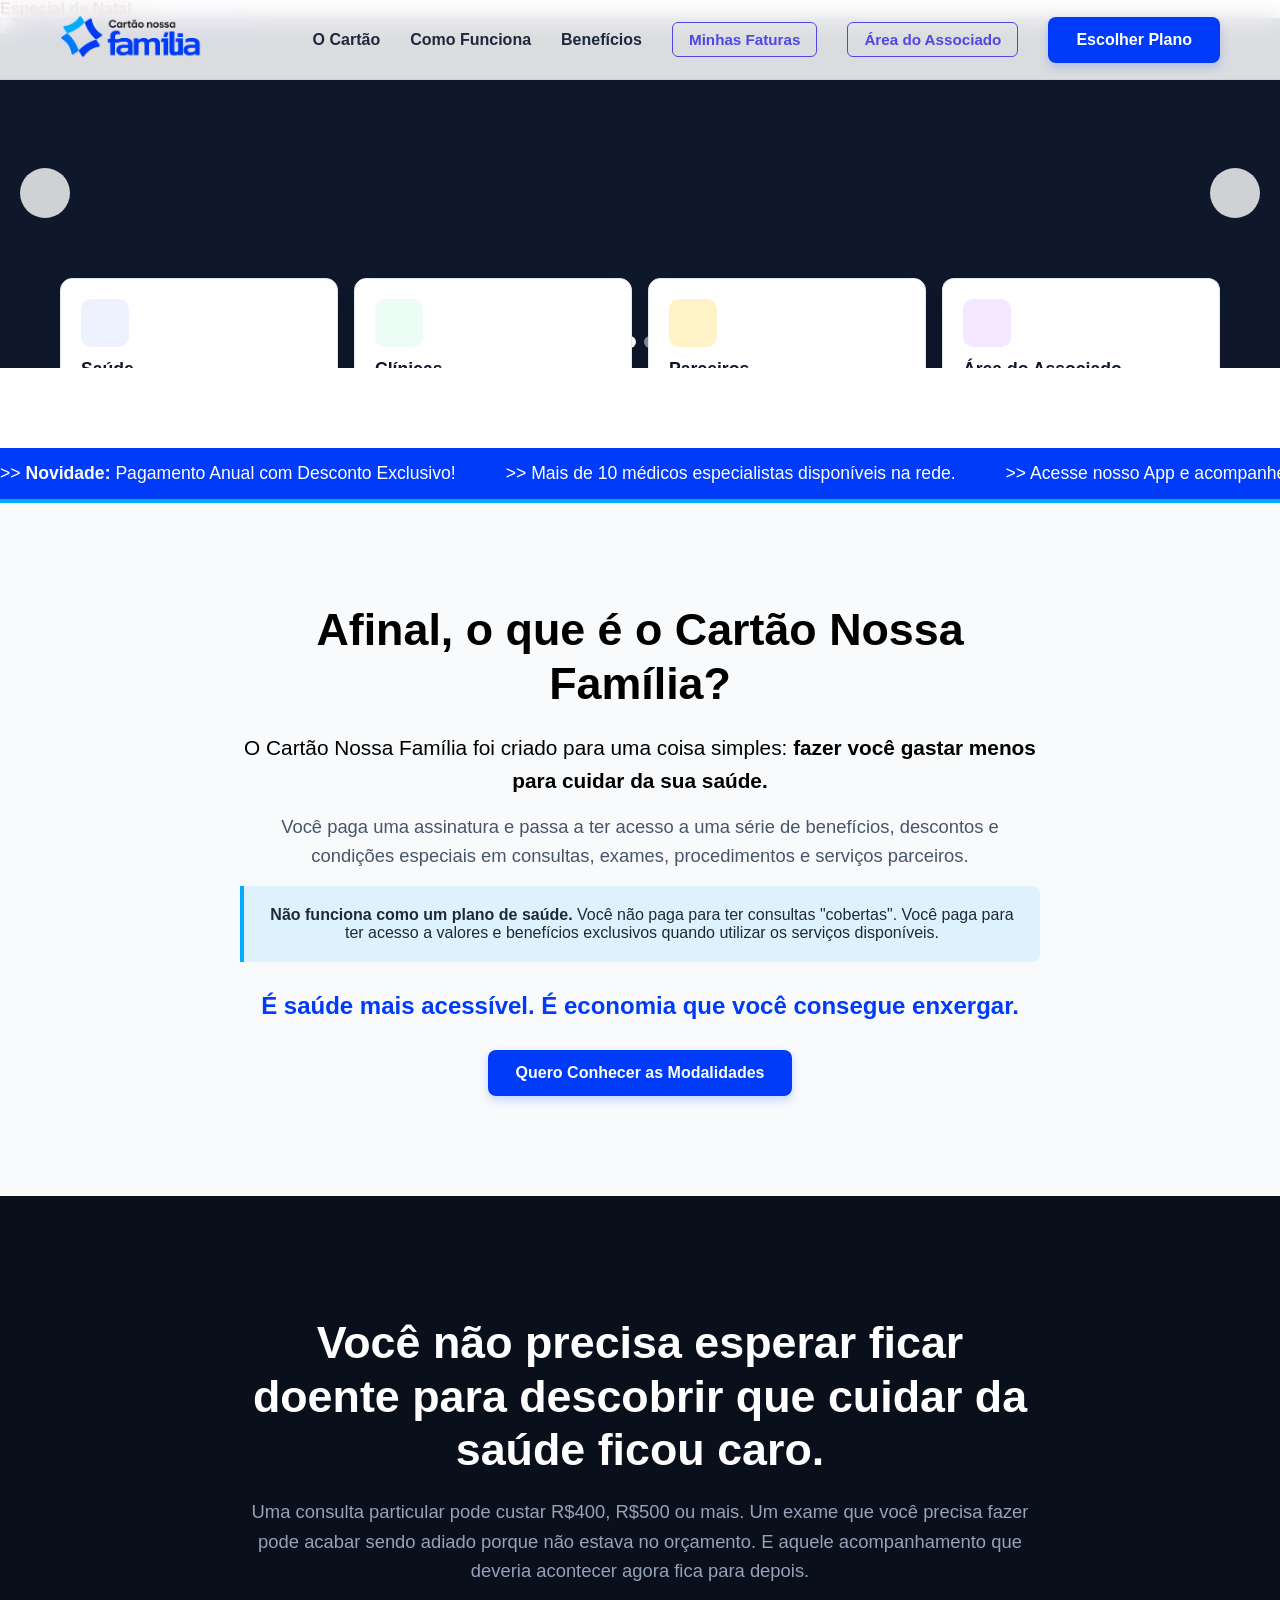
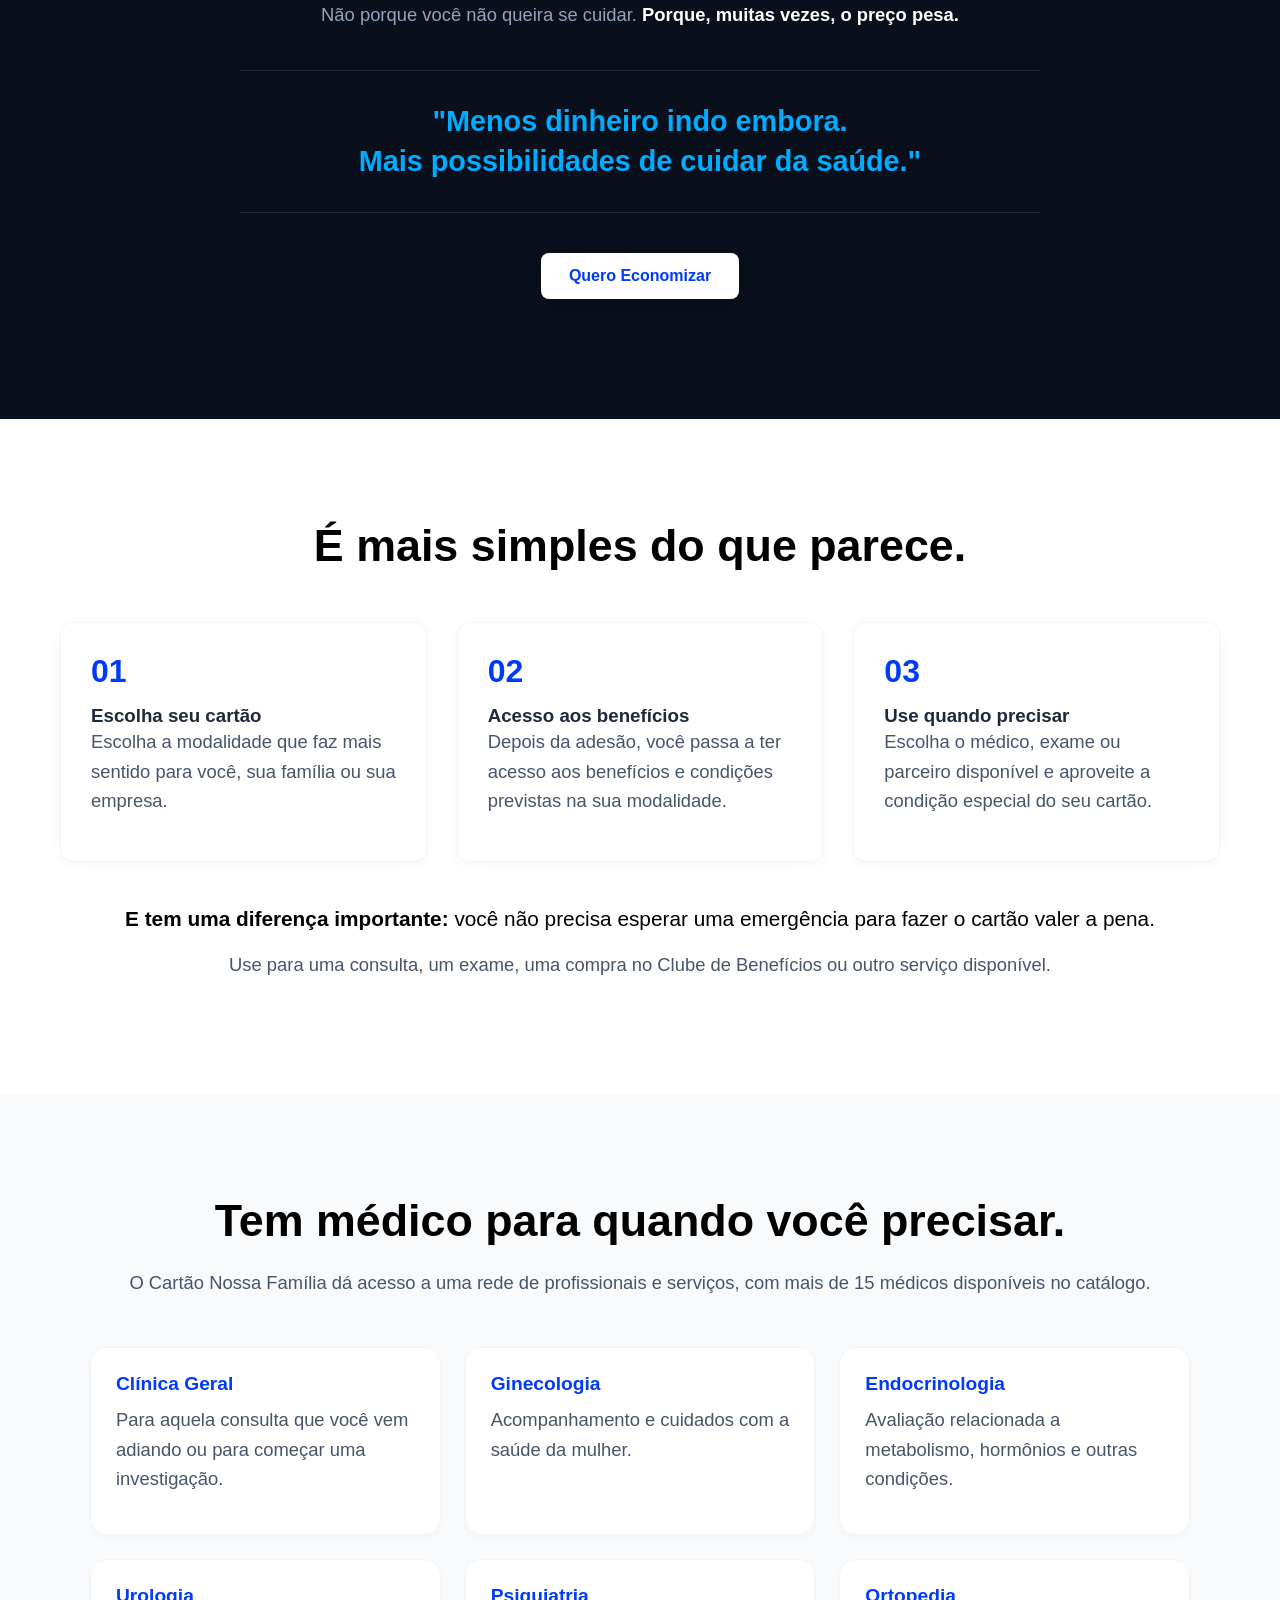
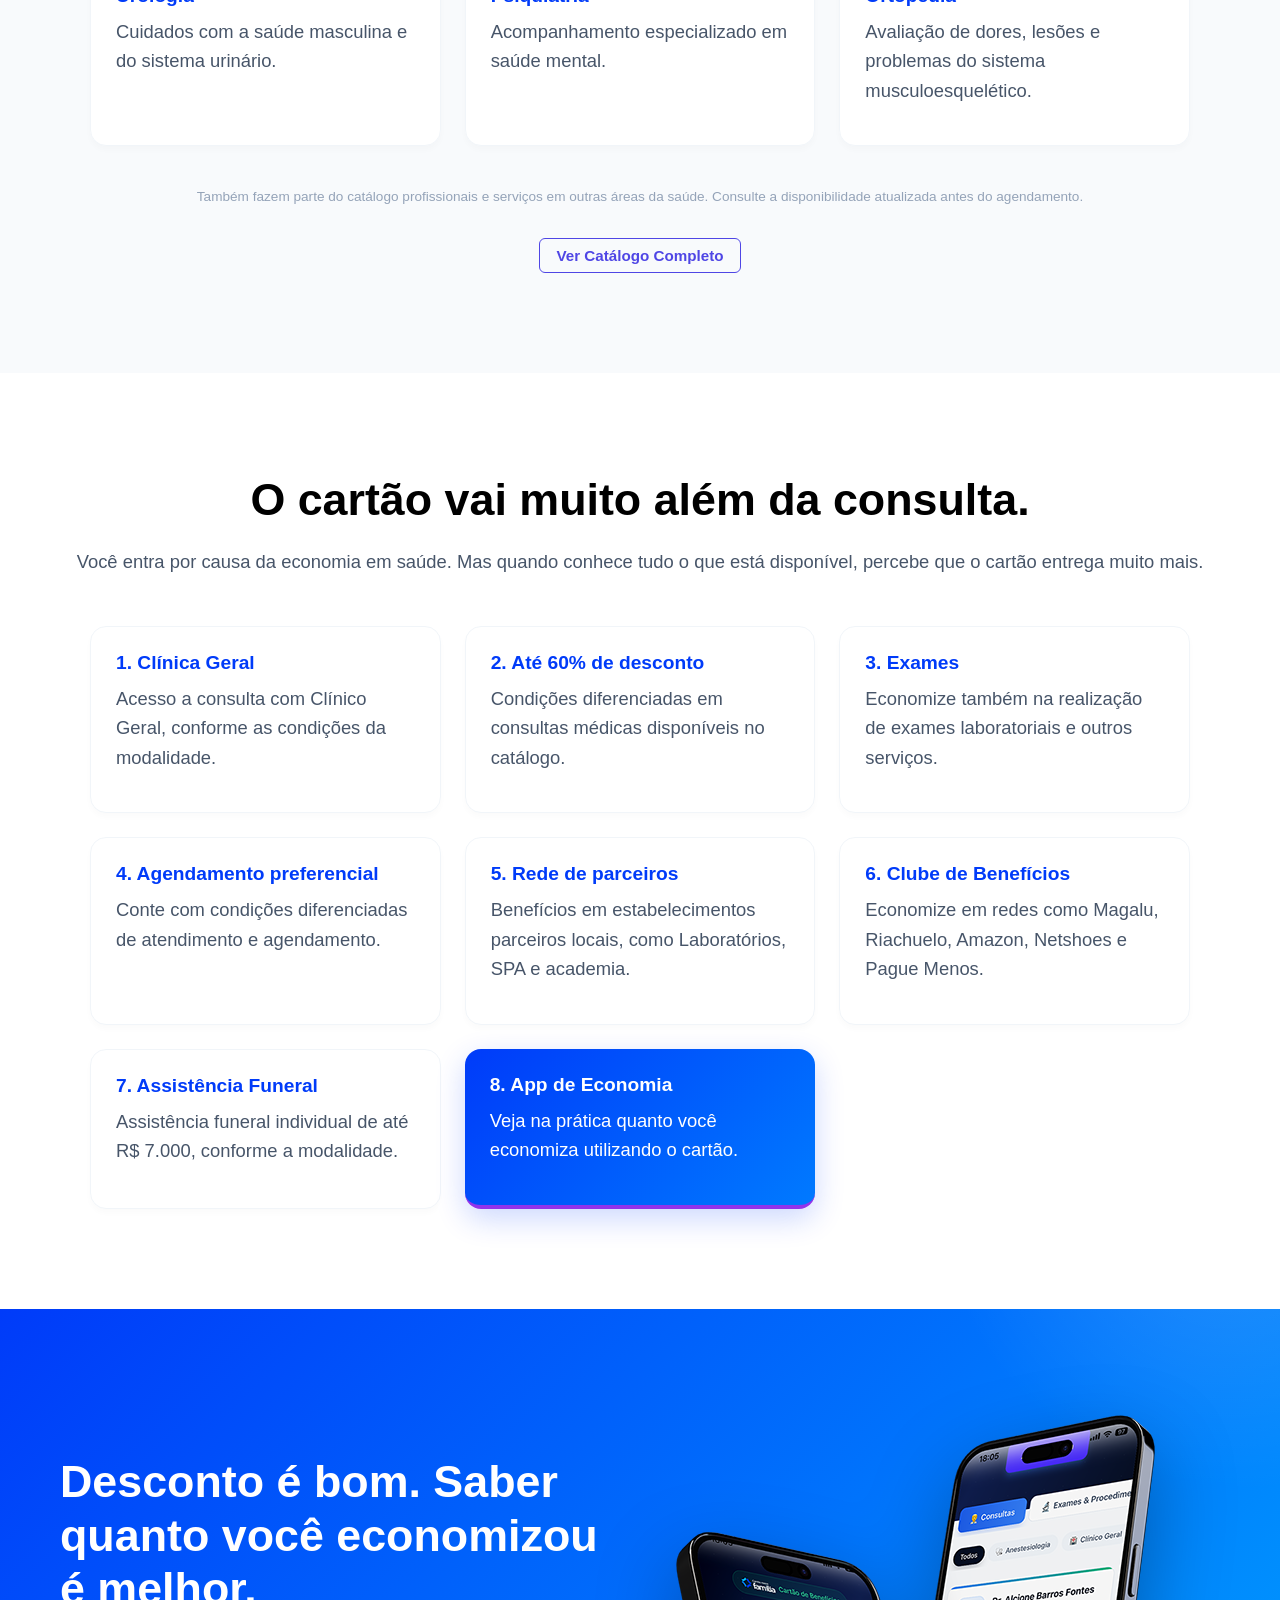
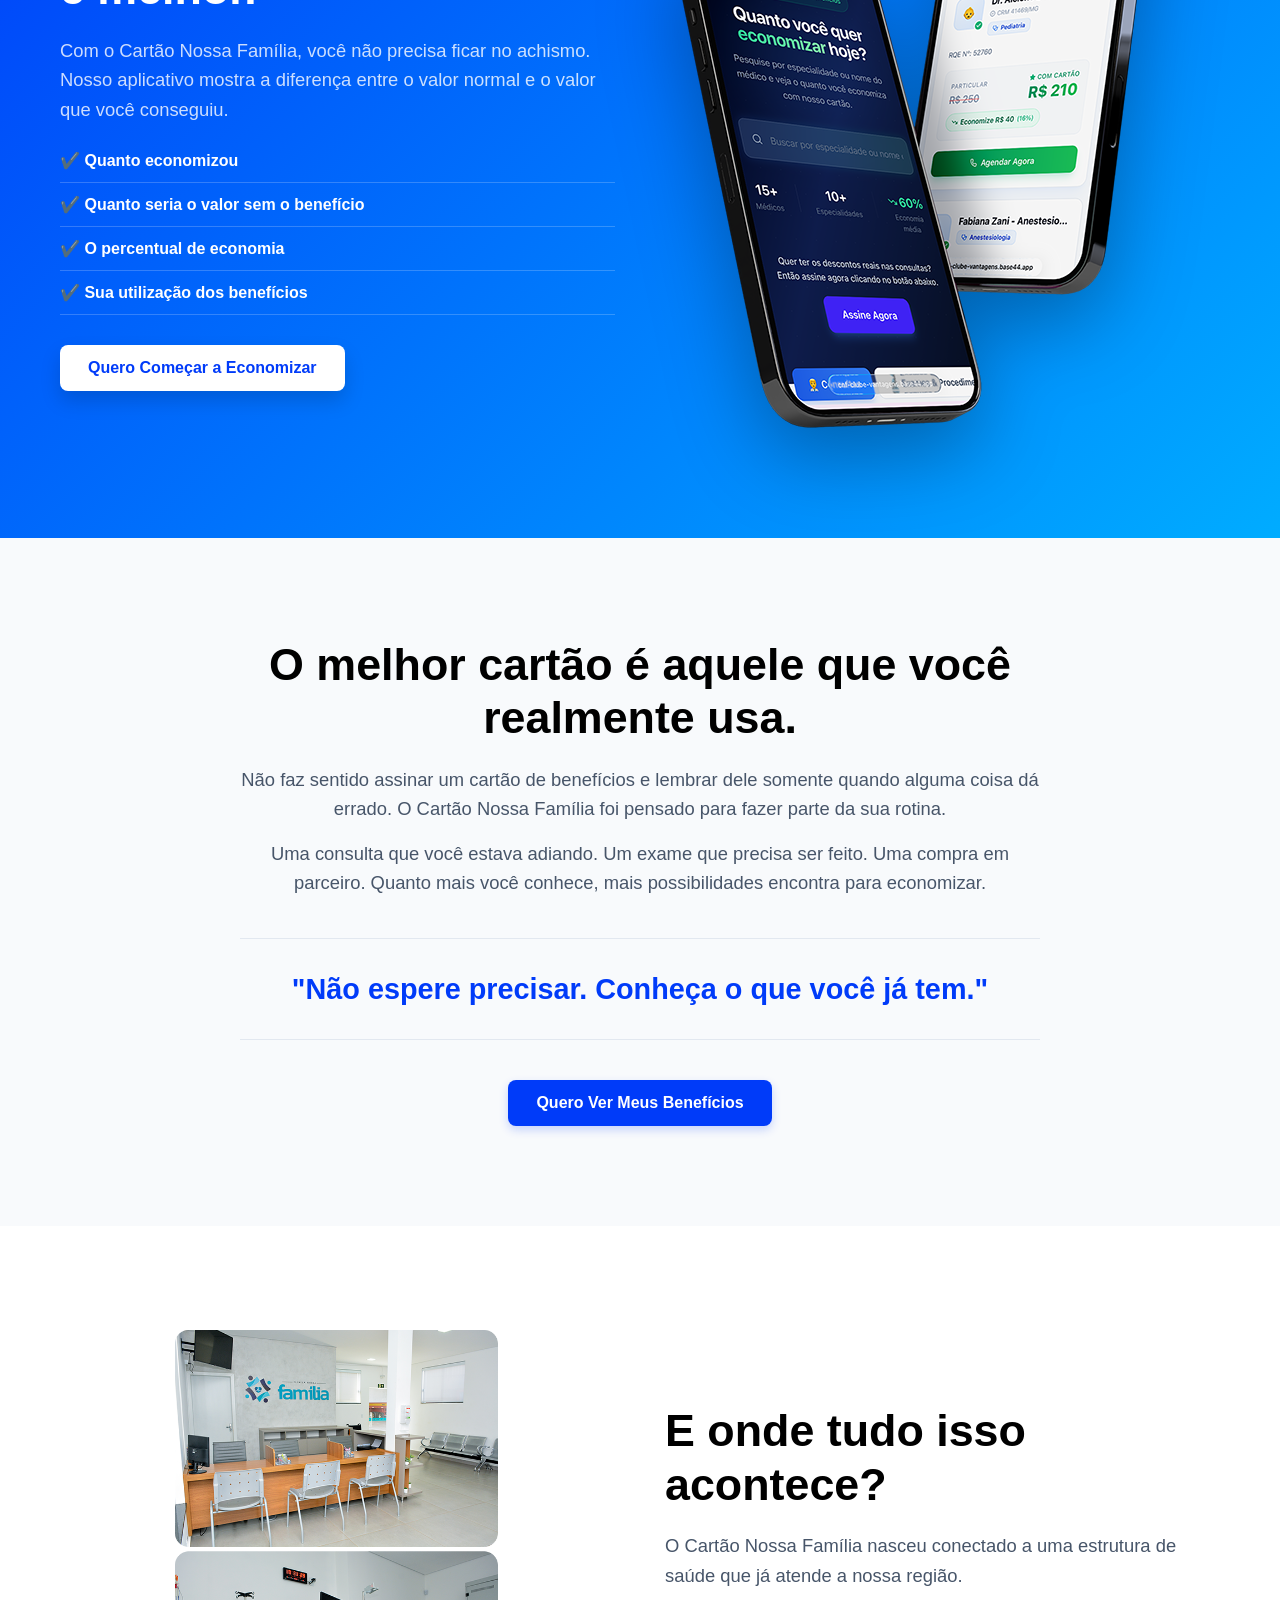
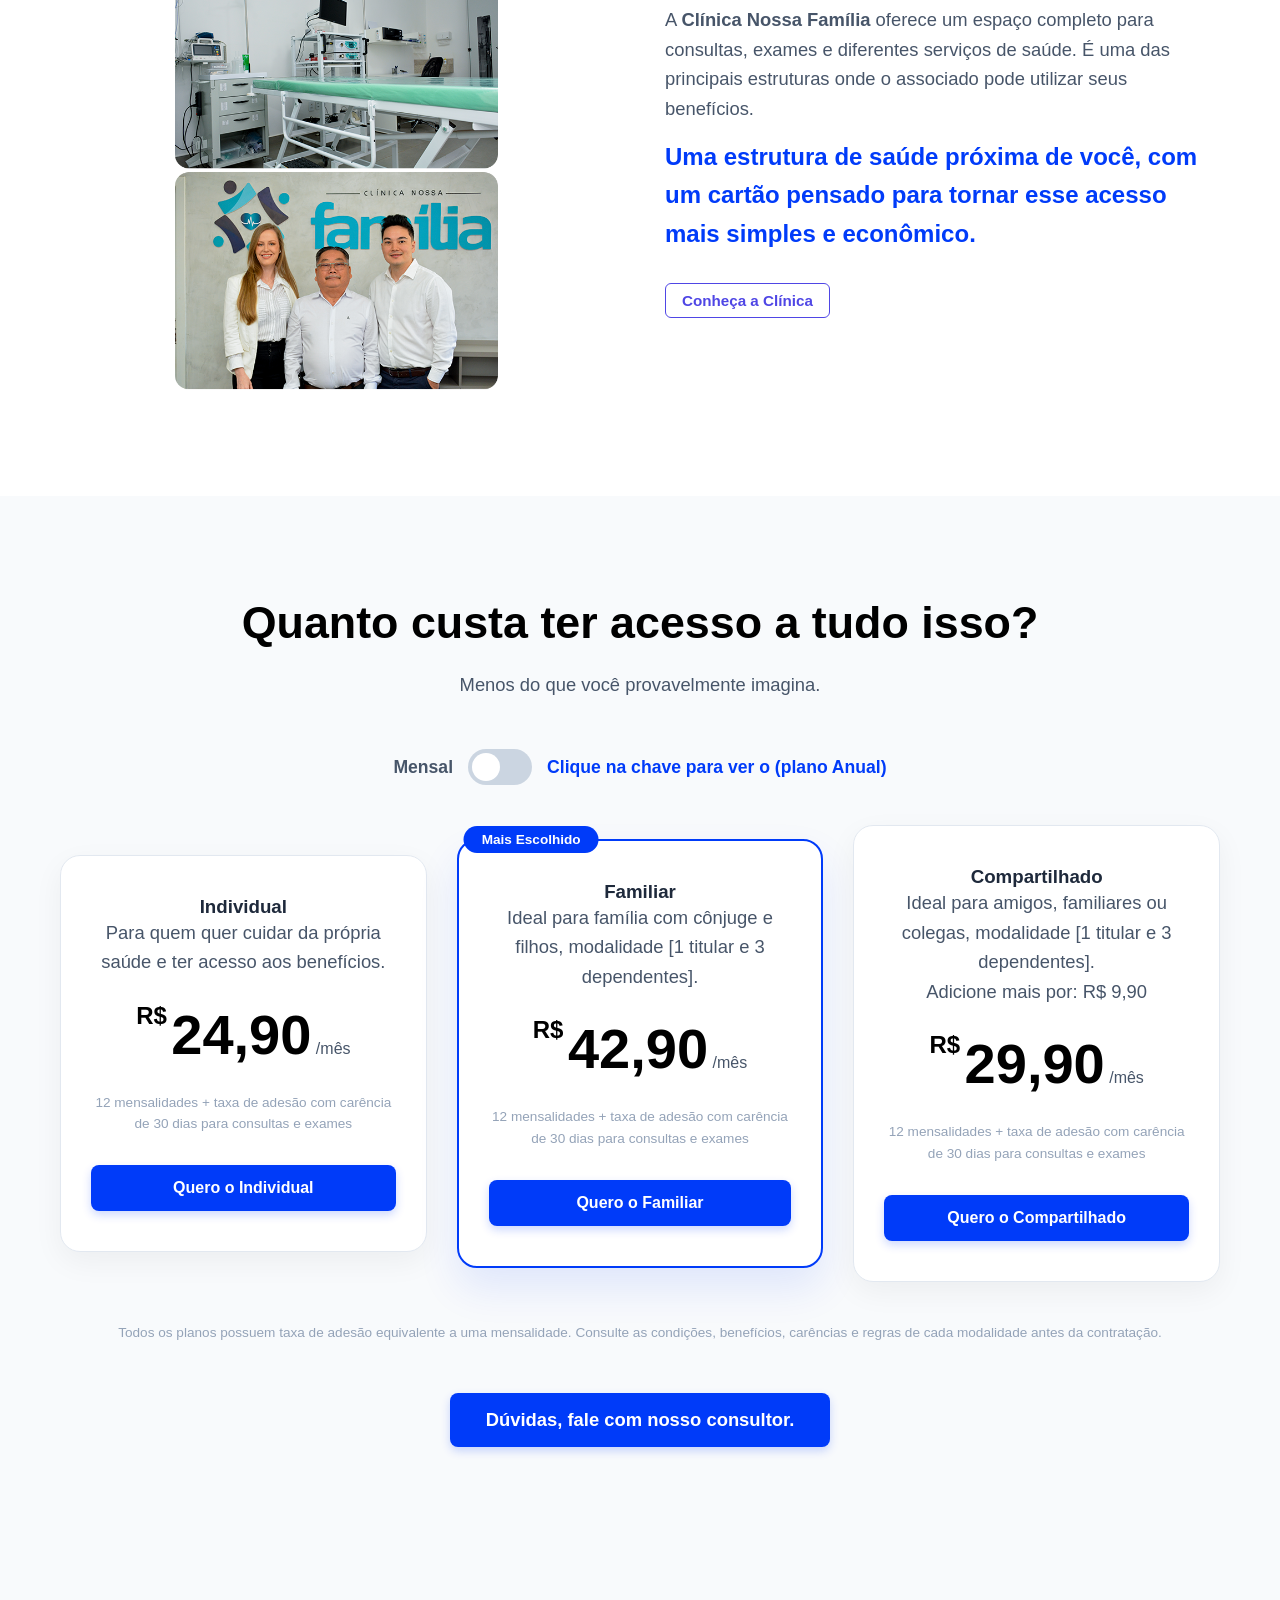
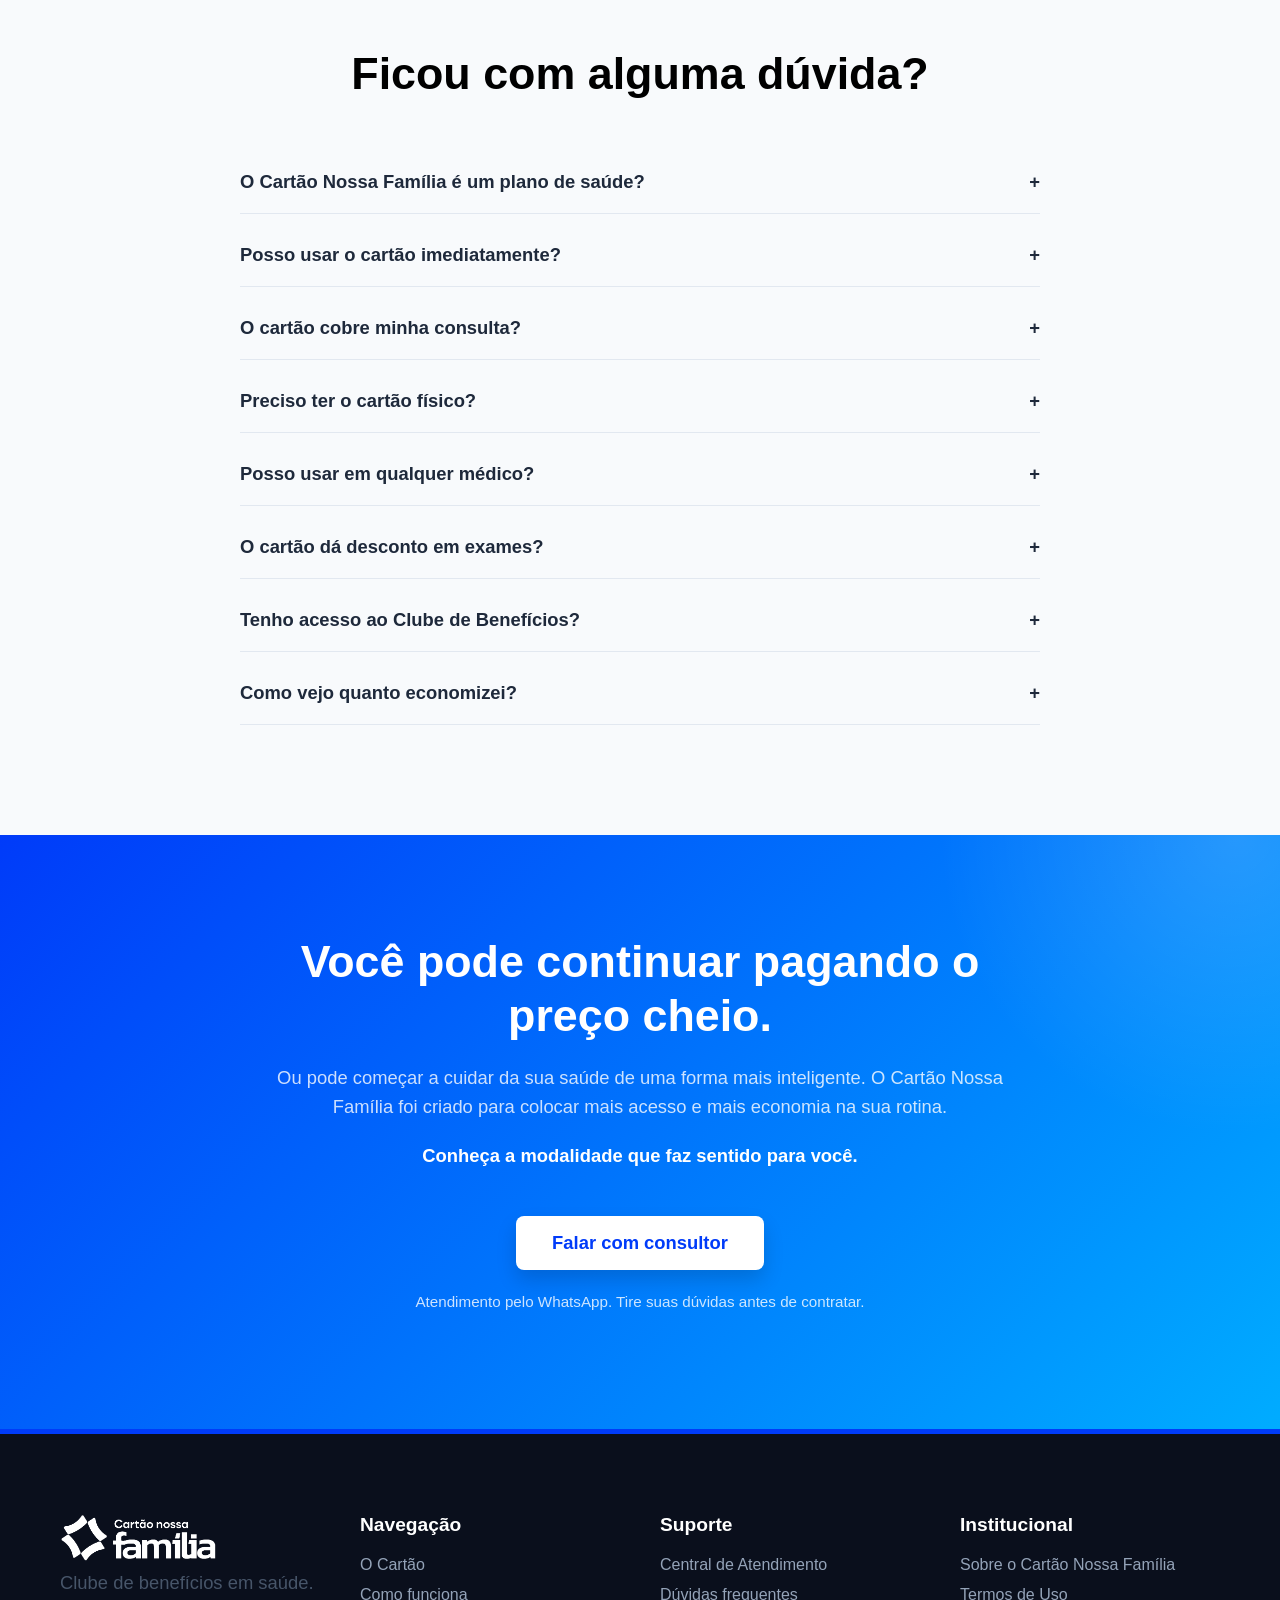
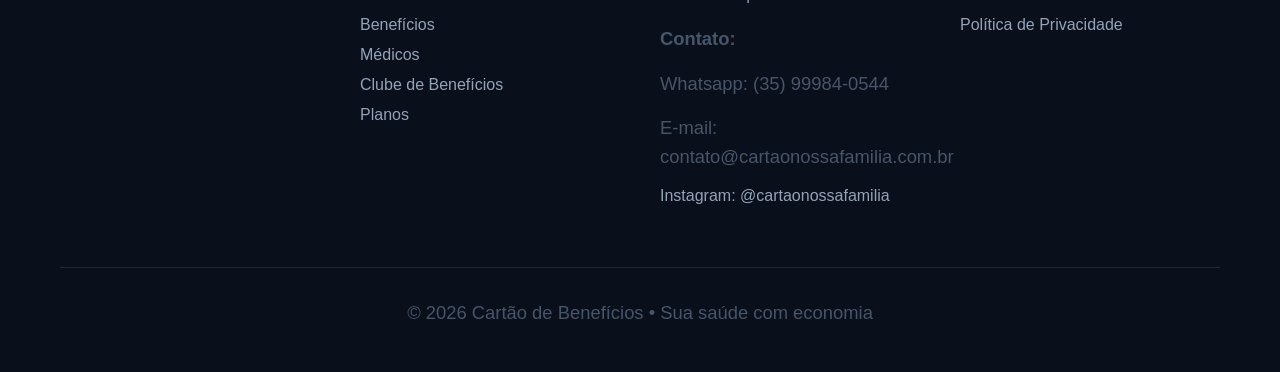
==== index.html @ 83ebe175 "Primeiro commit - Layout da home" ====
<!doctype html>
<html lang="pt-BR">
  <head>
    <meta charset="UTF-8" />
    <meta name="viewport" content="width=device-width, initial-scale=1.0" />
    <title>
      Cartão Nossa Família | Clube de Benefícios em Saúde e Economia
    </title>

    <link rel="icon" href="./assets/images/favicon.png" type="image/png" />
    <link href="https://unpkg.com/aos@2.3.1/dist/aos.css" rel="stylesheet" />
    <link rel="stylesheet" href="style.css?v=2" />
    <a href="/natal" class="nav-link" style="color: #630b0b; font-weight: bold"
      >Especial de Natal</a
    >
  </head>
  <body>
    <!-- HEADER -->
    <header class="header">
      <div class="container header-container">
        <!-- Logo -->
        <a href="/natal" class="logo">
          <img src="./assets/images/logo.png" alt="Logo Cartão Nossa Família" />
        </a>

        <!-- Menu de Navegação -->
        <nav class="nav-menu" id="nav-menu">
          <!-- Links de Seção -->
          <a href="#o-que-e" class="nav-link">O Cartão</a>
          <a href="#como-funciona" class="nav-link">Como Funciona</a>
          <a href="#beneficios" class="nav-link">Benefícios</a>

          <!-- Novos Botões de Acesso (Secundários) -->
          <a
            href="https://cartaonossafamilia.tenex.com.br/area-cliente/login/"
            class="btn-outline"
            >Minhas Faturas</a
          >
          <a href="/catalogo/catalogo.html" class="btn-outline"
            >Área do Associado</a
          >

          <!-- Botão Principal de Venda -->
          <a href="#planos" class="btn-primary">Escolher Plano</a>
        </nav>

        <!-- Botão Mobile (Hambúrguer) -->
        <button class="menu-toggle" id="menu-toggle">☰</button>
      </div>
    </header>

    <!-- SECÇÃO HERO PRINCIPAL -->
    <section class="hero-oficial">
      <!-- 1. Carrossel de Banners (Largo e mais curto) -->
      <div class="hero-carousel">
        <div class="carousel-track">
          <!-- Banner 1 -->
          <div class="slide">
            <a
              href="/natal/"
              target="_blank"
              rel="noopener"
              style="display: block"
            >
              <picture>
                <source
                  media="(max-width: 768px)"
                  srcset="assets/images/banner-mobile-1.jpg"
                />
                <img
                  src="assets/images/banner-desktop-1.jpg"
                  alt="Especial de Natal - Ação Premiada"
                />
              </picture>
            </a>
          </div>
          <!-- Banner 2 -->
          <div class="slide">
    <a href="/natal/" target="_blank" rel="noopener" style="display: block;">
        <picture>
            <source media="(max-width: 768px)" srcset="assets/images/banner-mobile-1.jpg">
            <img src="assets/images/banner-desktop-1.jpg" alt="Especial de Natal - Ação Premiada">
        </picture>
    </a>
</div>

        <!-- Controlos do Carrossel -->
        <button class="carousel-btn btn-prev">
          <i class="ph ph-caret-left"></i>
        </button>
        <button class="carousel-btn btn-next">
          <i class="ph ph-caret-right"></i>
        </button>

        <div class="carousel-dots">
          <span class="dot active"></span>
          <span class="dot"></span>
        </div>
      </div>

      <!-- 2. Cards de Acesso Rápido (Sobrepondo o banner) -->
      <div class="hero-quick-cards">
        <div class="container quick-cards-grid">
          <a href="paginas/beneficios.html#saude" class="quick-card">
            <div class="quick-card-icon icon-consultas">
              <i class="ph ph-stethoscope"></i>
            </div>
            <div class="quick-card-content">
              <h3>Saúde</h3>
              <p>Consultas e exames com valores reduzidos.</p>
            </div>
          </a>

          <a href="#clinicas" class="quick-card">
            <div class="quick-card-icon icon-clinicas">
              <i class="ph ph-first-aid"></i>
            </div>
            <div class="quick-card-content">
              <h3>Clínicas</h3>
              <p>Encontre a unidade mais próxima.</p>
            </div>
          </a>

          <a href="paginas/beneficios.html#parceiros" class="quick-card">
            <div class="quick-card-icon icon-parceiros">
              <i class="ph ph-shopping-bag"></i>
            </div>
            <div class="quick-card-content">
              <h3>Parceiros</h3>
              <p>Descontos no comércio local.</p>
            </div>
          </a>

          <a href="/portal/" class="quick-card highlight-card">
            <div class="quick-card-icon icon-app">
              <i class="ph ph-device-mobile"></i>
            </div>
            <div class="quick-card-content">
              <h3>Área do Associado</h3>
              <p>Acesse sua carteirinha digital.</p>
            </div>
          </a>
        </div>
      </div>
    </section>

    <!-- BANNER DE NOTÍCIAS DESLIZANTE (SLIDE) -->
    <div class="news-banner">
      <div class="news-track">
        <!-- Itens do Banner -->
        <div class="news-item">
          >> <strong>Novidade:</strong> Pagamento Anual com Desconto Exclusivo!
        </div>
        <div class="news-item">
          >> Mais de 10 médicos especialistas disponíveis na rede.
        </div>
        <div class="news-item">
          >> Acesse nosso App e acompanhe sua economia em tempo real!
        </div>
        <div class="news-item">
          >> Clube de benefícios com descontos em grandes Marcas .
        </div>

        <!-- Itens duplicados para criar o efeito de slide infinito sem quebras -->
        <div class="news-item">
          >> <strong>Novidade:</strong> Pagamento Anual com Desconto Exclusivo!
        </div>
        <div class="news-item">
          >> Mais de 10 médicos especialistas disponíveis na rede.
        </div>
        <div class="news-item">
          >> Acesse nosso App e acompanhe sua economia em tempo real!
        </div>
        <div class="news-item">
          >> Clube de benefícios com descontos em grandes Marcas .
        </div>
      </div>
    </div>

    <!-- 02. O QUE É O CARTÃO -->
    <section id="o-que-e" class="section-light">
      <div class="container" data-aos="fade-up">
        <div class="content-center max-800">
          <h2>Afinal, o que é o Cartão Nossa Família?</h2>
          <p class="lead-text">
            O Cartão Nossa Família foi criado para uma coisa simples:
            <strong>fazer você gastar menos para cuidar da sua saúde.</strong>
          </p>
          <p>
            Você paga uma assinatura e passa a ter acesso a uma série de
            benefícios, descontos e condições especiais em consultas, exames,
            procedimentos e serviços parceiros.
          </p>

          <div class="alert-box mb-30">
            <strong>Não funciona como um plano de saúde.</strong> Você não paga
            para ter consultas "cobertas". Você paga para ter acesso a valores e
            benefícios exclusivos quando utilizar os serviços disponíveis.
          </div>

          <h3 class="highlight-text mb-30">
            É saúde mais acessível. É economia que você consegue enxergar.
          </h3>
          <a href="#planos" class="btn-primary"
            >Quero Conhecer as Modalidades</a
          >
        </div>
      </div>
    </section>

    <!-- 03. O PROBLEMA QUE RESOLVE (DARK MODE) -->
    <section class="section-dark">
      <div class="container" data-aos="fade-up">
        <div class="content-center max-800">
          <h2>
            Você não precisa esperar ficar doente para descobrir que cuidar da
            saúde ficou caro.
          </h2>
          <p>
            Uma consulta particular pode custar R$400, R$500 ou mais. Um exame
            que você precisa fazer pode acabar sendo adiado porque não estava no
            orçamento. E aquele acompanhamento que deveria acontecer agora fica
            para depois.
          </p>
          <p>
            Não porque você não queira se cuidar.
            <strong class="text-white"
              >Porque, muitas vezes, o preço pesa.</strong
            >
          </p>
          <!-- <p>Foi pensando nisso que o Cartão Nossa Família nasceu. Para colocar mais possibilidades de cuidado dentro do orçamento.</p> -->

          <div class="big-quote dark-quote my-40">
            "Menos dinheiro indo embora.<br />Mais possibilidades de cuidar da
            saúde."
          </div>
          <a href="#planos" class="btn-light">Quero Economizar</a>
        </div>
      </div>
    </section>

    <!-- 04. COMO FUNCIONA -->
    <section id="como-funciona" class="section-white">
      <div class="container">
        <div class="section-header" data-aos="fade-up">
          <h2>É mais simples do que parece.</h2>
        </div>
        <div class="passos-grid" data-aos="fade-up" data-aos-delay="100">
          <div class="passo-card">
            <div class="passo-icon">01</div>
            <h3>Escolha seu cartão</h3>
            <p>
              Escolha a modalidade que faz mais sentido para você, sua família
              ou sua empresa.
            </p>
          </div>
          <div class="passo-card">
            <div class="passo-icon">02</div>
            <h3>Acesso aos benefícios</h3>
            <p>
              Depois da adesão, você passa a ter acesso aos benefícios e
              condições previstas na sua modalidade.
            </p>
          </div>
          <div class="passo-card">
            <div class="passo-icon">03</div>
            <h3>Use quando precisar</h3>
            <p>
              Escolha o médico, exame ou parceiro disponível e aproveite a
              condição especial do seu cartão.
            </p>
          </div>
        </div>
        <div class="content-center mt-40" data-aos="fade-up">
          <p class="lead-text">
            <strong>E tem uma diferença importante:</strong> você não precisa
            esperar uma emergência para fazer o cartão valer a pena.
          </p>
          <p>
            Use para uma consulta, um exame, uma compra no Clube de Benefícios
            ou outro serviço disponível.
          </p>
        </div>
      </div>
    </section>

    <!-- 05. MÉDICOS DISPONÍVEIS -->
    <section class="section-light">
      <div class="container">
        <div class="section-header" data-aos="fade-up">
          <h2>Tem médico para quando você precisar.</h2>
          <p>
            O Cartão Nossa Família dá acesso a uma rede de profissionais e
            serviços, com mais de 15 médicos disponíveis no catálogo.
          </p>
        </div>

        <div class="cards-grid" data-aos="fade-up">
          <div class="info-card">
            <h4>Clínica Geral</h4>
            <p>
              Para aquela consulta que você vem adiando ou para começar uma
              investigação.
            </p>
          </div>
          <div class="info-card">
            <h4>Ginecologia</h4>
            <p>Acompanhamento e cuidados com a saúde da mulher.</p>
          </div>
          <div class="info-card">
            <h4>Endocrinologia</h4>
            <p>
              Avaliação relacionada a metabolismo, hormônios e outras condições.
            </p>
          </div>
          <div class="info-card">
            <h4>Urologia</h4>
            <p>Cuidados com a saúde masculina e do sistema urinário.</p>
          </div>
          <div class="info-card">
            <h4>Psiquiatria</h4>
            <p>Acompanhamento especializado em saúde mental.</p>
          </div>
          <div class="info-card">
            <h4>Ortopedia</h4>
            <p>
              Avaliação de dores, lesões e problemas do sistema
              musculoesquelético.
            </p>
          </div>
        </div>

        <div class="content-center mt-40" data-aos="fade-up">
          <p class="nota-rodape mb-30">
            Também fazem parte do catálogo profissionais e serviços em outras
            áreas da saúde. Consulte a disponibilidade atualizada antes do
            agendamento.
          </p>
          <a href="https://cnf-clube-vantagens.base44.app/" class="btn-outline"
            >Ver Catálogo Completo</a
          >
        </div>
      </div>
    </section>

    <!-- 06. BENEFÍCIOS -->
    <section id="beneficios" class="section-white">
      <div class="container">
        <div class="section-header" data-aos="fade-up">
          <h2>O cartão vai muito além da consulta.</h2>
          <p>
            Você entra por causa da economia em saúde. Mas quando conhece tudo o
            que está disponível, percebe que o cartão entrega muito mais.
          </p>
        </div>

        <div class="cards-grid benef-grid" data-aos="fade-up">
          <div class="info-card">
            <h4>1. Clínica Geral</h4>
            <p>
              Acesso a consulta com Clínico Geral, conforme as condições da
              modalidade.
            </p>
          </div>
          <div class="info-card">
            <h4>2. Até 60% de desconto</h4>
            <p>
              Condições diferenciadas em consultas médicas disponíveis no
              catálogo.
            </p>
          </div>
          <div class="info-card">
            <h4>3. Exames</h4>
            <p>
              Economize também na realização de exames laboratoriais e outros
              serviços.
            </p>
          </div>
          <div class="info-card">
            <h4>4. Agendamento preferencial</h4>
            <p>
              Conte com condições diferenciadas de atendimento e agendamento.
            </p>
          </div>
          <div class="info-card">
            <h4>5. Rede de parceiros</h4>
            <p>
              Benefícios em estabelecimentos parceiros locais, como
              Laboratórios, SPA e academia.
            </p>
          </div>
          <div class="info-card">
            <h4>6. Clube de Benefícios</h4>
            <p>
              Economize em redes como Magalu, Riachuelo, Amazon, Netshoes e
              Pague Menos.
            </p>
          </div>
          <div class="info-card">
            <h4>7. Assistência Funeral</h4>
            <p>
              Assistência funeral individual de até R$ 7.000, conforme a
              modalidade.
            </p>
          </div>
          <div class="info-card highlight-card">
            <h4>8. App de Economia</h4>
            <p>Veja na prática quanto você economiza utilizando o cartão.</p>
          </div>
        </div>
      </div>
    </section>

    <!-- 07. O DIFERENCIAL (APP VIBRANTE) -->
    <section class="section-gradient app-economia">
      <div class="container flex-container">
        <div class="flex-text text-white" data-aos="fade-right">
          <h2 class="text-white">
            Desconto é bom. Saber quanto você economizou é melhor.
          </h2>
          <!-- <p class="text-white opacity-80">Você já comprou alguma coisa em promoção e depois ficou pensando: "Será que eu realmente economizei?"</p> -->
          <p class="text-white opacity-80">
            Com o Cartão Nossa Família, você não precisa ficar no achismo. Nosso
            aplicativo mostra a diferença entre o valor normal e o valor que
            você conseguiu.
          </p>

          <!-- <h3 class="mb-30 text-white">Sua economia deixa de ser promessa e vira número.</h3> -->

          <ul class="lista-simples lista-white mb-30">
            <li>✔️ Quanto economizou</li>
            <li>✔️ Quanto seria o valor sem o benefício</li>
            <li>✔️ O percentual de economia</li>
            <li>✔️ Sua utilização dos benefícios</li>
          </ul>
          <a href="#planos" class="btn-light">Quero Começar a Economizar</a>
        </div>
        <div class="flex-image" data-aos="fade-left">
          <img
            src="./assets/images/app-mockup.png"
            alt="Aplicativo mostrando a economia"
            class="floating-img"
          />
        </div>
      </div>
    </section>

    <!-- 08. NÃO FIQUE NA GAVETA -->
    <section class="section-light">
      <div class="container" data-aos="fade-up">
        <div class="content-center max-800">
          <h2>O melhor cartão é aquele que você realmente usa.</h2>
          <p>
            Não faz sentido assinar um cartão de benefícios e lembrar dele
            somente quando alguma coisa dá errado. O Cartão Nossa Família foi
            pensado para fazer parte da sua rotina.
          </p>
          <p>
            Uma consulta que você estava adiando. Um exame que precisa ser
            feito. Uma compra em parceiro. Quanto mais você conhece, mais
            possibilidades encontra para economizar.
          </p>

          <div class="big-quote my-40">
            "Não espere precisar. Conheça o que você já tem."
          </div>
          <a href="#beneficios" class="btn-primary"
            >Quero Ver Meus Benefícios</a
          >
        </div>
      </div>
    </section>

    <!-- 09. UNIDADE MÉDICA CNF -->
    <section class="section-white">
      <div class="container flex-container flex-reverse">
        <div class="flex-text" data-aos="fade-left">
          <h2>E onde tudo isso acontece?</h2>
          <p>
            O Cartão Nossa Família nasceu conectado a uma estrutura de saúde que
            já atende a nossa região.
          </p>
          <p>
            A <strong>Clínica Nossa Família</strong> oferece um espaço completo
            para consultas, exames e diferentes serviços de saúde. É uma das
            principais estruturas onde o associado pode utilizar seus
            benefícios.
          </p>

          <!-- <div class="tags-container my-30">
                    <span class="tag">Consultas médicas</span>
                    <span class="tag">Exames</span>
                    <span class="tag">Endoscopia</span>
                    <span class="tag">Colonoscopia</span>
                    <span class="tag">Radiologia</span>
                    <span class="tag">Pediatria</span>
                    <span class="tag">Odontologia</span>
                    <span class="tag">Nutrição</span>
                    <span class="tag">Psicologia</span>
                    <span class="tag">Psiquiatria</span>
                </div> -->
          <p class="highlight-text mb-30">
            Uma estrutura de saúde próxima de você, com um cartão pensado para
            tornar esse acesso mais simples e econômico.
          </p>
          <a href="clinica.html" class="btn-outline">Conheça a Clínica</a>
        </div>
        <div class="flex-image" data-aos="fade-right">
          <img
            src="./assets/images/clinica-img.png"
            alt="Clínica Nossa Família"
          />
        </div>
      </div>
    </section>

    <!-- 10. NÃO É PLANO (ALERTA) -->
    <!-- <section class="section-dark">
        <div class="container content-center max-800" data-aos="zoom-in">
            <h2>Não é plano de saúde. E essa diferença importa.</h2>
            <p>O Cartão Nossa Família funciona de uma forma diferente. Você paga uma assinatura para ter acesso a benefícios, descontos e condições especiais em consultas, exames, serviços e parceiros.</p>
            <p>Não existe promessa de cobertura integral de despesas médicas. Você utiliza os serviços disponíveis e paga o valor correspondente à condição oferecida pelo cartão.</p>
            <div class="highlight-text mt-30 text-white opacity-80" style="font-size: 1.8rem;">
                Mais simples. Mais acessível. Sem a estrutura de um plano de saúde tradicional.
            </div>
        </div>
    </section> -->

    <!-- 11. PREÇOS E PLANOS -->
    <section id="planos" class="section-light planos">
      <div class="container">
        <div class="section-header" data-aos="fade-up">
          <h2>Quanto custa ter acesso a tudo isso?</h2>
          <p>Menos do que você provavelmente imagina.</p>
        </div>

        <!-- TOGGLE -->
        <div class="toggle-container" data-aos="fade-up">
          <span class="toggle-label">Mensal</span>
          <label class="switch">
            <input type="checkbox" id="pricing-toggle" />
            <span class="slider round"></span>
          </label>
          <span class="toggle-label destaque"
            >Clique na chave para ver o (plano Anual)</span
          >
        </div>

        <div class="planos-grid">
          <!-- INDIVIDUAL -->
          <div class="plano-card" data-aos="fade-up" data-aos-delay="100">
            <h3>Individual</h3>
            <p class="sub-plano">
              Para quem quer cuidar da própria saúde e ter acesso aos
              benefícios.
            </p>
            <div class="preco-box">
              <div class="tag-economia">Economize R$ 29,88</div>
              <span class="moeda">R$</span>
              <!-- VALOR ATUALIZADO AQUI: 293,82 -->
              <span class="valor" data-mensal="24,90" data-anual="293,82"
                >24,90</span
              >
              <span
                class="periodo"
                data-periodo-mensal="/mês"
                data-periodo-anual="/ano"
                >/mês</span
              >
            </div>
            <p class="nota-rodape mb-30">
              12 mensalidades + taxa de adesão com carência de 30 dias para
              consultas e exames
            </p>
            <a href="#" class="btn-primary btn-plano" id="btn-individual"
              >Quero o Individual</a
            >
          </div>

          <!-- FAMILIAR -->
          <div
            class="plano-card destaque"
            data-aos="fade-up"
            data-aos-delay="200"
          >
            <div class="tag-economia">Economize R$ 51,80</div>
            <div class="tag-recomendado">Mais Escolhido</div>
            <h3>Familiar</h3>
            <p class="sub-plano">
              Ideal para família com cônjuge e filhos, modalidade [1 titular e 3
              dependentes].
            </p>
            <div class="preco-box">
              <span class="moeda">R$</span>
              <!-- VALOR ATUALIZADO AQUI: 505,90 -->
              <span class="valor" data-mensal="42,90" data-anual="505,90"
                >42,90</span
              >
              <span
                class="periodo"
                data-periodo-mensal="/mês"
                data-periodo-anual="/ano"
                >/mês</span
              >
            </div>
            <p class="nota-rodape mb-30">
              12 mensalidades + taxa de adesão com carência de 30 dias para
              consultas e exames
            </p>
            <a href="#" class="btn-primary btn-plano" id="btn-familiar"
              >Quero o Familiar</a
            >
          </div>

          <!-- COMPARTILHADO -->
          <div class="plano-card" data-aos="fade-up" data-aos-delay="300">
            <div class="tag-economia">Economize R$ 32,90</div>
            <h3>Compartilhado</h3>
            <p class="sub-plano">
              Ideal para amigos, familiares ou colegas, modalidade [1 titular e
              3 dependentes]. <br />
              Adicione mais por: R$ 9,90
            </p>
            <div class="preco-box">
              <span class="moeda">R$</span>
              <!-- VALOR ATUALIZADO AQUI: 352,80 -->
              <span class="valor" data-mensal="29,90" data-anual="352,80"
                >29,90</span
              >
              <span
                class="periodo"
                data-periodo-mensal="/mês"
                data-periodo-anual="/ano"
                >/mês</span
              >
            </div>
            <p class="nota-rodape mb-30">
              12 mensalidades + taxa de adesão com carência de 30 dias para
              consultas e exames
            </p>
            <a href="#" class="btn-primary btn-plano" id="btn-compartilhado"
              >Quero o Compartilhado</a
            >
          </div>
        </div>

        <div class="content-center mt-40" data-aos="fade-up">
          <p class="nota-rodape mb-30">
            Todos os planos possuem taxa de adesão equivalente a uma
            mensalidade. Consulte as condições, benefícios, carências e regras
            de cada modalidade antes da contratação.
          </p>
          <a
            href="https://wa.me/553599840544"
            class="btn-primary large mt-20"
            target="_blank"
            >Dúvidas, fale com nosso consultor.</a
          >
        </div>
      </div>
    </section>

    <!-- 12. COMPARAÇÃO DE VALOR -->
    <!-- <section class="section-white">
        <div class="container content-center max-800" data-aos="fade-up">
            <h2>Agora faça a conta.</h2>
            <p>Imagine precisar de uma consulta particular. Você pode pagar o valor cheio. Ou pode ter acesso a uma condição diferenciada utilizando seu Cartão Nossa Família.</p>
            <p>Agora imagine fazer isso também em exames, parceiros e outros serviços ao longo do ano.</p>
            <div class="big-quote my-40 highlight-text">
                O valor do cartão está no que você consegue economizar usando ele.
            </div>
            <a href="#planos" class="btn-primary">Fazer Minha Adesão</a>
        </div>
    </section> -->

    <!-- 13. FAQ -->
    <section class="section-light faq-section">
      <div class="container">
        <div class="section-header" data-aos="fade-up">
          <h2>Ficou com alguma dúvida?</h2>
        </div>
        <div class="faq-container" data-aos="fade-up">
          <div class="faq-item">
            <button class="faq-pergunta">
              O Cartão Nossa Família é um plano de saúde? <span>+</span>
            </button>
            <div class="faq-resposta">
              <p>
                Não. O Cartão Nossa Família é um clube de benefícios em saúde.
                Ele oferece acesso a consultas, exames e serviços com condições
                diferenciadas, conforme a modalidade e os parceiros disponíveis.
              </p>
            </div>
          </div>
          <div class="faq-item">
            <button class="faq-pergunta">
              Posso usar o cartão imediatamente? <span>+</span>
            </button>
            <div class="faq-resposta">
              <p>
                A utilização depende do benefício. Exames possuem carência de 30
                dias. Consulte as regras da modalidade contratada antes de
                utilizar.
              </p>
            </div>
          </div>
          <div class="faq-item">
            <button class="faq-pergunta">
              O cartão cobre minha consulta? <span>+</span>
            </button>
            <div class="faq-resposta">
              <p>
                Não. O cartão oferece benefícios e condições especiais. A
                consulta é realizada pelo valor estabelecido para o associado,
                conforme a condição disponível.
              </p>
            </div>
          </div>
          <div class="faq-item">
            <button class="faq-pergunta">
              Preciso ter o cartão físico? <span>+</span>
            </button>
            <div class="faq-resposta">
              <p>
                Não necessariamente. O cartão físico é opcional e não é enviado
                automaticamente. Caso queira receber, é necessário solicitar.
              </p>
            </div>
          </div>
          <div class="faq-item">
            <button class="faq-pergunta">
              Posso usar em qualquer médico? <span>+</span>
            </button>
            <div class="faq-resposta">
              <p>
                Não. Os benefícios são válidos para os profissionais, serviços e
                parceiros disponíveis no catálogo/rede do Cartão Nossa Família.
              </p>
            </div>
          </div>
          <div class="faq-item">
            <button class="faq-pergunta">
              O cartão dá desconto em exames? <span>+</span>
            </button>
            <div class="faq-resposta">
              <p>
                Sim. O cartão oferece descontos em exames disponíveis na rede,
                conforme as condições vigentes.
              </p>
            </div>
          </div>
          <div class="faq-item">
            <button class="faq-pergunta">
              Tenho acesso ao Clube de Benefícios? <span>+</span>
            </button>
            <div class="faq-resposta">
              <p>
                Sim. O Clube de Benefícios permite acessar vantagens em grandes
                redes nacionais e outros parceiros participantes.
              </p>
            </div>
          </div>
          <div class="faq-item">
            <button class="faq-pergunta">
              Como vejo quanto economizei? <span>+</span>
            </button>
            <div class="faq-resposta">
              <p>
                Por meio do aplicativo de economia, onde o associado consegue
                acompanhar a diferença de valores e sua economia.
              </p>
            </div>
          </div>
        </div>
      </div>
    </section>

    <!-- 14. CTA FINAL -->
    <section class="section-gradient">
      <div class="container content-center max-800" data-aos="zoom-in">
        <h2 class="text-white">Você pode continuar pagando o preço cheio.</h2>
        <p class="text-white opacity-80">
          Ou pode começar a cuidar da sua saúde de uma forma mais inteligente. O
          Cartão Nossa Família foi criado para colocar mais acesso e mais
          economia na sua rotina.
        </p>
        <p class="text-white font-bold mt-20">
          Conheça a modalidade que faz sentido para você.
        </p>

        <a href="https://wa.me/553599840544" class="btn-light large mt-30"
          >Falar com consultor</a
        >
        <p class="microcopy mt-20 text-white opacity-80">
          Atendimento pelo WhatsApp. Tire suas dúvidas antes de contratar.
        </p>
      </div>
    </section>

    <!-- 15. RODAPÉ -->
    <footer class="footer">
      <div class="container">
        <div class="footer-grid">
          <div class="footer-col">
            <img
              src="./assets/images/logo.png"
              alt="Logo"
              class="footer-logo mb-20"
            />
            <!-- <p>Uma escolha inteligente para cuidar da saúde gastando menos.</p> -->
            <p>Clube de benefícios em saúde.</p>
          </div>
          <div class="footer-col">
            <h4>Navegação</h4>
            <a href="#o-que-e">O Cartão</a>
            <a href="#como-funciona">Como funciona</a>
            <a href="#beneficios">Benefícios</a>
            <a href="#medicos">Médicos</a>
            <a href="#clube">Clube de Benefícios</a>
            <a href="#planos">Planos</a>
          </div>
          <div class="footer-col">
            <h4>Suporte</h4>
            <a href="#">Central de Atendimento</a>
            <a href="#">Dúvidas frequentes</a>
            <p class="mt-20"><strong>Contato:</strong></p>
            <p>Whatsapp: (35) 99984-0544</p>
            <p>E-mail: contato@cartaonossafamilia.com.br</p>
            <a
              href="https://www.instagram.com/cartaonossafamilia/"
              target="_blank"
              >Instagram: @cartaonossafamilia</a
            >
          </div>
          <div class="footer-col">
            <h4>Institucional</h4>
            <a href="#como-funciona">Sobre o Cartão Nossa Família</a>
            <a href="termos.html">Termos de Uso</a>
            <a href="privacidade.html">Política de Privacidade</a>
            <!-- <a href="#">Regulamento</a> -->
          </div>
        </div>
        <div class="footer-legal">
          <!-- <p>O Cartão Nossa Família é um clube de benefícios em saúde e não se caracteriza como plano de saúde, seguro saúde ou convênio médico. Os benefícios, descontos, carências e condições de utilização estão sujeitos às regras de cada modalidade e aos parceiros participantes.</p> -->
          <p>© 2026 Cartão de Benefícios • Sua saúde com economia</p>
        </div>
      </div>
    </footer>

    <script src="https://unpkg.com/aos@2.3.1/dist/aos.js"></script>
    <script src="script.js?v=2"></script>
  </body>
</html>
---- style.css ----
/* =========================================
   1. FONTES E VARIÁVEIS (DESIGN 2026)
   ========================================= */
@font-face {
  font-family: "Zabal";
  src:
    url("../assets/fonts/Zabal-Regular.woff2") format("woff2"),
    url("../assets/fonts/Zabal-Regular.ttf") format("truetype");
  font-weight: normal;
}
@font-face {
  font-family: "Zabal";
  src:
    url("../assets/fonts/Zabal-Bold.woff2") format("woff2"),
    url("../assets/fonts/Zabal-Bold.ttf") format("truetype");
  font-weight: bold;
}

:root {
  /* Cores da Identidade Visual */
  --bright-indigo: #003bf9;
  --fresh-sky: #00acff;
  --black: #000000;
  --azure-blue: #007aff;

  /* Cores de Apoio e Modo Dark */
  --bg-light: #f8fafc;
  --text-gray: #475569;
  --text-dark: #1e293b;
  --dark-blue: #0a0f1c;
}

/* =========================================
   2. RESET E BASE
   ========================================= */
* {
  margin: 0;
  padding: 0;
  box-sizing: border-box;
  font-family: "Zabal", sans-serif;
}
html {
  scroll-behavior: smooth;
}
body {
  color: var(--text-dark);
  overflow-x: hidden;
  background-color: #ffffff;
}
.container {
  max-width: 1200px;
  margin: 0 auto;
  padding: 0 20px;
}

/* =========================================
   3. CLASSES UTILITÁRIAS E SEÇÕES
   ========================================= */
.section-white {
  background-color: #ffffff;
  padding: 100px 0;
}
.section-light {
  background-color: var(--bg-light);
  padding: 100px 0;
}
.section-dark {
  background-color: var(--dark-blue);
  padding: 120px 0;
  color: #cbd5e1;
}
.section-gradient {
  background: linear-gradient(
    135deg,
    var(--bright-indigo) 0%,
    var(--fresh-sky) 100%
  );
  padding: 100px 0;
  position: relative;
  overflow: hidden;
}
/* Efeito de luz no gradiente */
.section-gradient::before {
  content: "";
  position: absolute;
  top: -50%;
  right: -20%;
  width: 600px;
  height: 600px;
  background: radial-gradient(
    circle,
    rgba(255, 255, 255, 0.15) 0%,
    rgba(255, 255, 255, 0) 70%
  );
  border-radius: 50%;
}

.content-center {
  text-align: center;
}
.max-800 {
  max-width: 800px;
  margin: 0 auto;
}
.section-header {
  text-align: center;
  margin-bottom: 50px;
}
.text-white {
  color: #ffffff !important;
}
.opacity-80 {
  opacity: 0.8;
}
.font-bold {
  font-weight: bold;
}

/* =========================================
   4. TIPOGRAFIA
   ========================================= */
h2 {
  font-size: 2.8rem;
  line-height: 1.2;
  margin-bottom: 20px;
  color: var(--black);
}
.section-dark h2 {
  color: #ffffff;
}
p {
  font-size: 1.15rem;
  line-height: 1.6;
  color: var(--text-gray);
  margin-bottom: 15px;
}
.section-dark p {
  color: #94a3b8;
}

.highlight {
  color: var(--bright-indigo);
}
.highlight-text {
  color: var(--bright-indigo);
  font-size: 1.5rem;
  font-weight: bold;
}
.lead-text {
  font-size: 1.3rem;
  color: var(--black);
}
.nota-rodape {
  font-size: 0.85rem;
  color: #94a3b8;
}
.microcopy {
  font-size: 0.95rem;
  margin-top: 10px;
}
.mb-30 {
  margin-bottom: 30px;
}
.mt-20 {
  margin-top: 20px;
}
.mt-30 {
  margin-top: 30px;
}
.mt-40 {
  margin-top: 40px;
}
.my-30 {
  margin: 30px 0;
}
.my-40 {
  margin: 40px 0;
}

.big-quote {
  font-size: 1.8rem;
  font-weight: bold;
  color: var(--bright-indigo);
  line-height: 1.4;
  border-top: 1px solid #e2e8f0;
  border-bottom: 1px solid #e2e8f0;
  padding: 30px 0;
}
.dark-quote {
  color: var(--fresh-sky);
  border-color: rgba(255, 255, 255, 0.1);
}

/* =========================================
   5. BOTÕES
   ========================================= */
.btn-primary {
  background: var(--bright-indigo);
  color: #fff;
  padding: 14px 28px;
  border-radius: 8px;
  text-decoration: none;
  font-weight: bold;
  display: inline-block;
  transition: all 0.3s ease;
  border: none;
  cursor: pointer;
  box-shadow: 0 4px 10px rgba(0, 59, 249, 0.2);
}
.btn-primary:hover {
  background: var(--fresh-sky);
  transform: translateY(-3px);
  box-shadow: 0 10px 20px rgba(0, 172, 255, 0.3);
}

.btn-outline {
  background: transparent;
  color: var(--bright-indigo);
  padding: 14px 28px;
  border-radius: 8px;
  text-decoration: none;
  font-weight: bold;
  display: inline-block;
  border: 2px solid var(--bright-indigo);
  transition: 0.3s;
}
.btn-outline:hover {
  background: var(--bright-indigo);
  color: #fff;
}

.btn-light {
  background: #ffffff;
  color: var(--bright-indigo);
  padding: 14px 28px;
  border-radius: 8px;
  text-decoration: none;
  font-weight: bold;
  display: inline-block;
  transition: all 0.3s ease;
  box-shadow: 0 10px 20px rgba(0, 0, 0, 0.15);
}
.btn-light:hover {
  background: var(--bg-light);
  transform: translateY(-3px);
  box-shadow: 0 15px 25px rgba(0, 0, 0, 0.2);
}

.large {
  padding: 16px 36px;
  font-size: 1.15rem;
}

/* Estilo para os Novos Botões Secundários no Menu */
.btn-outline {
  display: inline-block;
  padding: 8px 16px;
  border: 1px solid #4f46e5; /* Cor principal do seu cartão */
  color: #4f46e5;
  background: transparent;
  border-radius: 6px;
  font-weight: 600;
  text-decoration: none;
  font-size: 0.95rem;
  transition: all 0.3s ease;
}

.btn-outline:hover {
  background: #4f46e5;
  color: #ffffff;
}

/* Ajuste no menu para garantir bom espaçamento com os novos botões */
.nav-menu {
  display: flex;
  align-items: center;
  gap: 15px; /* Espaço entre os links e botões */
}

/* No telemóvel, os botões ocupam a largura toda e ficam empilhados */
@media (max-width: 768px) {
  .btn-outline {
    display: block;
    text-align: center;
    width: 100%;
    margin-top: 5px;
  }
}

/* =========================================
   6. HEADER & MENU
   ========================================= */
.header {
  position: fixed;
  top: 0;
  width: 100%;
  background: rgba(255, 255, 255, 0.85);
  backdrop-filter: blur(12px);
  -webkit-backdrop-filter: blur(12px);
  border-bottom: 1px solid rgba(0, 0, 0, 0.05);
  z-index: 1000;
  padding: 15px 0;
}
.header-container {
  display: flex;
  justify-content: space-between;
  align-items: center;
}
.logo img {
  height: 45px;
}
.nav-menu {
  display: flex;
  align-items: center;
  gap: 30px;
}
.nav-link {
  text-decoration: none;
  color: var(--text-dark);
  font-weight: bold;
  transition: 0.3s;
}
.nav-link:hover {
  color: var(--bright-indigo);
}
.menu-toggle {
  display: none;
  background: none;
  border: none;
  font-size: 28px;
  color: var(--bright-indigo);
  cursor: pointer;
}

/* =========================================
   7. LAYOUTS, GRIDS E CARDS
   ========================================= */
.flex-container {
  display: flex;
  align-items: center;
  gap: 50px;
}
.flex-reverse {
  flex-direction: row-reverse;
}
.flex-text,
.flex-image {
  flex: 1;
}
.flex-image img {
  max-width: 100%;
  border-radius: 20px;
}

.passos-grid,
.cards-grid {
  display: grid;
  grid-template-columns: repeat(auto-fit, minmax(280px, 1fr));
  gap: 30px;
}
.benef-grid {
  grid-template-columns: repeat(auto-fit, minmax(250px, 1fr));
}

.alert-box {
  background: rgba(0, 172, 255, 0.1);
  border-left: 4px solid var(--fresh-sky);
  padding: 20px;
  border-radius: 0 8px 8px 0;
  color: var(--text-dark);
}
.passo-card {
  background: #fff;
  padding: 30px;
  border-radius: 12px;
  box-shadow: 0 4px 15px rgba(0, 0, 0, 0.03);
  border: 1px solid #f1f5f9;
}
.passo-icon {
  font-size: 2rem;
  font-weight: bold;
  color: var(--bright-indigo);
  margin-bottom: 15px;
}

/* Cards Efeito 2026 */
.info-card {
  background: #ffffff;
  padding: 25px;
  border-radius: 16px;
  border: 1px solid #f1f5f9;
  box-shadow: 0 4px 6px rgba(0, 0, 0, 0.02);
  transition: all 0.3s ease;
  position: relative;
  z-index: 1;
}
.info-card:hover {
  transform: translateY(-8px);
  border-color: var(--fresh-sky);
  box-shadow: 0 20px 40px rgba(0, 172, 255, 0.1);
}
.info-card h4 {
  color: var(--bright-indigo);
  margin-bottom: 10px;
  font-size: 1.2rem;
}

.highlight-card {
  background: linear-gradient(135deg, var(--bright-indigo), var(--azure-blue));
  border: none;
  box-shadow: 0 10px 30px rgba(0, 59, 249, 0.2);
}
.highlight-card h4,
.highlight-card p {
  color: #fff;
}

.lista-simples {
  list-style: none;
}
.lista-simples li {
  padding: 12px 0;
  border-bottom: 1px solid #e2e8f0;
  font-weight: bold;
}
.lista-white li {
  border-bottom: 1px solid rgba(255, 255, 255, 0.2);
  color: #ffffff;
}

.tags-container {
  display: flex;
  flex-wrap: wrap;
  gap: 10px;
}
.tag {
  background: var(--bg-light);
  color: var(--bright-indigo);
  padding: 8px 15px;
  border-radius: 20px;
  font-size: 0.9rem;
  font-weight: bold;
  border: 1px solid #e2e8f0;
}

/* =========================================
   8. HERO SECTION
   ========================================= */
.hero {
  padding: 180px 0 60px 0; /* Diminuí o padding inferior para colar mais no banner */
  background: linear-gradient(135deg, #ffffff 0%, var(--bg-light) 100%);
}

/* Forçando a estrutura de colunas exatas para o texto não invadir a imagem */
.hero-container {
  display: flex;
  align-items: center;
  justify-content: space-between;
  gap: 40px;
}

.hero-text {
  flex: 0 0 55%; /* Trava o texto em exatamente 55% da largura da tela */
  max-width: 55%;
}

.hero-image {
  flex: 0 0 45%; /* Trava a imagem nos 45% restantes */
  max-width: 45%;
  display: flex;
  justify-content: flex-end; /* Alinha a imagem do Dr. Jorge à direita */
}

/* ===================================================
   HERO OFICIAL E CARROSSEL (ESTILO BANNER CURTO)
=================================================== */
.hero-oficial {
  position: relative;
  background: #f8fafc;
  padding-bottom: 60px;
}

/* Container do Carrossel */
.hero-carousel {
  position: relative;
  width: 100%;
  overflow: hidden;
  background: #0f172a;
}

.carousel-track {
  display: flex;
  transition: transform 0.5s ease-in-out;
  width: 100%;
}

.slide {
  min-width: 100%;
}

/* O segredo da imagem: Altura fixa no Desktop */
.slide img {
  width: 100%;
  height: 300px; /* Altura controlada estilo banner curto */
  object-fit: cover;
  object-position: center; /* Mantém o foco no centro da imagem */
  display: block;
}

/* Cards sobrepondo o banner */
.hero-quick-cards {
  position: relative;
  z-index: 10;
  margin-top: -50px; /* Faz os cartões subirem para cima do banner */
  padding: 0 20px;
}

.quick-cards-grid {
  display: grid;
  grid-template-columns: repeat(auto-fit, minmax(220px, 1fr));
  gap: 16px;
  max-width: 1200px;
  margin: 0 auto;
}

.quick-card {
  background: #ffffff;
  border: 1px solid #e2e8f0;
  border-radius: 12px;
  padding: 20px;
  display: flex;
  flex-direction: column;
  gap: 12px;
  text-decoration: none;
  box-shadow: 0 10px 25px -5px rgba(0, 0, 0, 0.1);
  transition: all 0.25s ease;
}

.quick-card:hover {
  transform: translateY(-5px);
  box-shadow: 0 15px 35px -5px rgba(0, 0, 0, 0.15);
  border-color: #cbd5e1;
}

.quick-card-icon {
  width: 48px;
  height: 48px;
  border-radius: 10px;
  display: flex;
  align-items: center;
  justify-content: center;
  font-size: 1.8rem;
}

.icon-consultas {
  background: #eef2ff;
  color: #4f46e5;
}
.icon-clinicas {
  background: #ecfdf5;
  color: #059669;
}
.icon-parceiros {
  background: #fef3c7;
  color: #d97706;
}
.icon-app {
  background: #f3e8ff;
  color: #9333ea;
}

.quick-card-content h3 {
  font-size: 1.1rem;
  color: #0f172a;
  margin-bottom: 4px;
  font-weight: 800;
}
.quick-card-content p {
  font-size: 0.85rem;
  color: #64748b;
  line-height: 1.4;
}

.highlight-card {
  border-bottom: 4px solid #9333ea;
}

/* Responsividade para Celular */
@media (max-width: 768px) {
  .slide img {
    height: auto;
    aspect-ratio: 16 / 9; /* Deixa o banner mais quadrado no telemóvel para o texto ler bem */
  }

  .hero-quick-cards {
    margin-top: -30px; /* Reduz a sobreposição no telemóvel */
  }

  .quick-card {
    flex-direction: row; /* Coloca ícone e texto lado a lado no mobile */
    align-items: center;
    padding: 16px;
  }
}

/* Ajustes finos do texto da Hero */
.badge {
  background: rgba(0, 172, 255, 0.1);
  color: var(--bright-indigo);
  padding: 8px 16px;
  border-radius: 20px;
  font-weight: bold;
  font-size: 0.9rem;
  display: inline-block;
  margin-bottom: 20px;
}
.hero-text h1 {
  font-size: 3.5rem;
  margin-bottom: 20px;
  line-height: 1.1;
  word-wrap: break-word;
}
.hero-bullets {
  list-style: none;
  margin-bottom: 30px;
}
.hero-bullets li {
  margin-bottom: 10px;
  font-weight: bold;
  color: var(--text-dark);
  font-size: 1.1rem;
}
.hero-actions {
  display: flex;
  gap: 15px;
  flex-wrap: wrap;
}
.hero-image img {
  max-width: 100%;
  height: auto;
  border-radius: 20px;
}

/* --- BANNER DE NOTÍCIAS (SLIDE INFINITO) --- */
.news-banner {
  width: 100%;
  background-color: var(--bright-indigo); /* Fundo Azul Forte */
  color: #ffffff;
  padding: 15px 0;
  overflow: hidden; /* Esconde o que sai da tela */
  position: relative;
  display: flex;
  align-items: center;
  border-bottom: 4px solid var(--fresh-sky); /* Detalhe azul claro na borda inferior */
}

.news-track {
  display: flex;
  gap: 50px;
  white-space: nowrap; /* Impede o texto de quebrar linha */
  /* Animação que faz o banner correr para a esquerda infinitamente */
  animation: scrollNews 35s linear infinite;
}

.news-item {
  font-size: 1.1rem;
  font-weight: 500;
}

/* Pausa a animação se o usuário passar o mouse por cima para ler */
.news-banner:hover .news-track {
  animation-play-state: paused;
}

@keyframes scrollNews {
  0% {
    transform: translateX(0);
  }
  100% {
    transform: translateX(-50%);
  } /* Vai até a metade (onde os itens duplicados começam) e reseta */
}

/* Ajuste Responsivo para Celular */
@media (max-width: 992px) {
  .hero-text,
  .hero-image {
    flex: 0 0 100%; /* No celular, cada um ocupa 100% (um embaixo do outro) */
    max-width: 100%;
  }
  .hero-image {
    justify-content: center;
    margin-top: 40px;
  }
  .news-item {
    font-size: 1rem;
  }
}

/* =========================================
   9. ANIMAÇÕES (CSS)
   ========================================= */
@keyframes float {
  0% {
    transform: translateY(0px);
  }
  50% {
    transform: translateY(-15px);
  }
  100% {
    transform: translateY(0px);
  }
}
.floating-img {
  animation: float 4s ease-in-out infinite;
  filter: drop-shadow(0 30px 40px rgba(0, 0, 0, 0.3));
}

/* =========================================
   10. PLANOS E PREÇOS (TOGGLE)
   ========================================= */
.toggle-container {
  display: flex;
  justify-content: center;
  align-items: center;
  gap: 15px;
  margin-bottom: 40px;
}
.toggle-label {
  font-weight: bold;
  color: var(--text-gray);
  font-size: 1.1rem;
}
.toggle-label.destaque {
  color: var(--bright-indigo);
}
.switch {
  position: relative;
  display: inline-block;
  width: 64px;
  height: 36px;
}
.switch input {
  opacity: 0;
  width: 0;
  height: 0;
}
.slider {
  position: absolute;
  cursor: pointer;
  top: 0;
  left: 0;
  right: 0;
  bottom: 0;
  background: #cbd5e1;
  transition: 0.4s;
  border-radius: 36px;
}
.slider:before {
  position: absolute;
  content: "";
  height: 28px;
  width: 28px;
  left: 4px;
  bottom: 4px;
  background: white;
  transition: 0.4s;
  border-radius: 50%;
}
input:checked + .slider {
  background: var(--bright-indigo);
}
input:checked + .slider:before {
  transform: translateX(28px);
}

.planos-grid {
  display: grid;
  grid-template-columns: repeat(auto-fit, minmax(300px, 1fr));
  gap: 30px;
  align-items: center;
}
.plano-card {
  background: #fff;
  padding: 40px 30px;
  border-radius: 20px;
  box-shadow: 0 10px 30px rgba(0, 0, 0, 0.05);
  text-align: center;
  position: relative;
  border: 1px solid #e2e8f0;
  transition: 0.3s;
}
.plano-card:hover {
  border-color: var(--fresh-sky);
}
.plano-card.destaque {
  border: 2px solid var(--bright-indigo);
  transform: scale(1.05);
  box-shadow: 0 20px 40px rgba(0, 59, 249, 0.1);
}
.tag-recomendado {
  position: absolute;
  top: -15px;
  left: 20%;
  transform: translateX(-50%);
  background: var(--bright-indigo);
  color: white;
  padding: 6px 18px;
  border-radius: 20px;
  font-size: 0.85rem;
  font-weight: bold;
}
.preco-box {
  margin: 25px 0;
  color: var(--black);
}
.moeda {
  font-size: 1.5rem;
  font-weight: bold;
  vertical-align: top;
}
.valor {
  font-size: 3.5rem;
  font-weight: bold;
}
.periodo {
  color: var(--text-gray);
}
.btn-plano {
  width: 100%;
  display: block;
}

/* =========================================
   11. FAQ (SANFONA)
   ========================================= */
.faq-container {
  max-width: 800px;
  margin: 0 auto;
}
.faq-item {
  border-bottom: 1px solid #e2e8f0;
  margin-bottom: 10px;
}
.faq-pergunta {
  width: 100%;
  background: none;
  border: none;
  text-align: left;
  padding: 20px 0;
  font-size: 1.15rem;
  font-weight: bold;
  color: var(--text-dark);
  cursor: pointer;
  display: flex;
  justify-content: space-between;
  align-items: center;
  transition: 0.3s;
}
.faq-pergunta:hover {
  color: var(--bright-indigo);
}
.faq-resposta {
  max-height: 0;
  overflow: hidden;
  transition: max-height 0.3s ease-out;
}
.faq-resposta p {
  padding-bottom: 20px;
  color: var(--text-gray);
}

/* =========================================
   12. FOOTER
   ========================================= */
.footer {
  background: #0a0f1c;
  color: #94a3b8;
  padding: 80px 0 30px 0;
  border-top: 5px solid var(--bright-indigo);
}
.footer-grid {
  display: grid;
  grid-template-columns: repeat(auto-fit, minmax(200px, 1fr));
  gap: 40px;
  margin-bottom: 50px;
}
.footer-logo {
  filter: brightness(0) invert(1);
  height: 50px;
}
.footer h4 {
  color: #fff;
  margin-bottom: 20px;
  font-size: 1.2rem;
}
.footer-col a {
  display: block;
  color: #94a3b8;
  text-decoration: none;
  margin-bottom: 12px;
  transition: 0.3s;
}
.footer-col a:hover {
  color: var(--fresh-sky);
  padding-left: 5px;
}
.footer-legal {
  border-top: 1px solid rgba(255, 255, 255, 0.1);
  padding-top: 30px;
  text-align: center;
  font-size: 0.85rem;
  line-height: 1.6;
}

/* =========================================
   13. RESPONSIVIDADE (MOBILE & TABLET)
   ========================================= */
@media (max-width: 992px) {
  h2 {
    font-size: 2.4rem;
  }
  .flex-container {
    flex-direction: column;
    text-align: center;
  }
  .hero-container {
    flex-direction: column;
    text-align: center;
  }
  .hero-actions {
    justify-content: center;
  }
  .hero-text h1 {
    font-size: 2.8rem;
  }
  .plano-card.destaque {
    transform: scale(1);
  }
  .tags-container {
    justify-content: center;
  }
  .section-gradient::before {
    display: none;
  }
}

@media (max-width: 768px) {
  .nav-menu {
    display: none;
    flex-direction: column;
    position: absolute;
    top: 75px;
    left: 0;
    width: 100%;
    background: #fff;
    padding: 20px;
    box-shadow: 0 10px 20px rgba(0, 0, 0, 0.1);
  }
  .nav-menu.active {
    display: flex;
  }
  .nav-link {
    padding: 10px 0;
    border-bottom: 1px solid #f1f5f9;
    width: 100%;
    text-align: center;
  }
  .menu-toggle {
    display: block;
  }
  .hero {
    padding-top: 130px;
  }
}

/* =========================================
   TAGS DE ECONOMIA (PLANO ANUAL)
   ========================================= */
/* Garanta que a classe do seu card de preço tenha position: relative; para a tag não fugir */
.pricing-card {
  position: relative;
}

.tag-economia {
  position: absolute;
  top: -15px;
  right: 20px; /* Posicionado exatamente nos quadrados vermelhos */
  background: #00c853; /* Verde vibrante de economia */
  color: #ffffff;
  font-weight: 800;
  font-size: 0.75rem;
  padding: 6px 14px;
  border-radius: 20px;
  box-shadow: 0 4px 10px rgba(0, 200, 83, 0.4);
  text-transform: uppercase;
  letter-spacing: 0.5px;

  /* Estado inicial: Escondido (Mensal) */
  opacity: 0;
  visibility: hidden;
  transform: translateY(10px) scale(0.95);
  transition: all 0.3s cubic-bezier(0.175, 0.885, 0.32, 1.275);
  z-index: 10;
}

/* Classe que será ativada pelo JavaScript no modo Anual */
.tag-economia.ativa {
  opacity: 1;
  visibility: visible;
  transform: translateY(0) scale(1);
}

/* =========================================
   PÁGINA DA CLÍNICA (DESIGN MODERNO E RESPONSIVO)
   ========================================= */

/* Fundo escuro e bloqueio de rolagem horizontal acidental */
body.tema-escuro {
  background-color: #0b0f19;
  background-image:
    radial-gradient(
      circle at top right,
      rgba(79, 70, 229, 0.15),
      transparent 40%
    ),
    radial-gradient(
      circle at bottom left,
      rgba(0, 200, 83, 0.1),
      transparent 40%
    );
  color: #ffffff;
  display: flex;
  justify-content: center;
  align-items: center;
  min-height: 100vh;
  margin: 0;
  overflow-x: hidden;
}

.clinica-modern-wrapper {
  width: 100%;
  max-width: 550px;
  padding: 30px 20px;
  display: flex;
  flex-direction: column;
  gap: 25px;
  margin: 0 auto;
}

/* Navegação e Status */
.clinica-nav {
  display: flex;
  justify-content: space-between;
  align-items: center;
}

.btn-voltar {
  display: flex;
  align-items: center;
  gap: 5px;
  color: #a5b4fc;
  text-decoration: none;
  font-size: 0.95rem;
  font-weight: 500;
  transition: color 0.3s;
}

.btn-voltar:hover {
  color: #ffffff;
}

.icone-voltar {
  font-size: 1.4rem;
  line-height: 1;
}

.badge-status {
  background: rgba(79, 70, 229, 0.2);
  border: 1px solid rgba(79, 70, 229, 0.4);
  color: #c7d2fe;
  padding: 6px 14px;
  border-radius: 20px;
  font-size: 0.8rem;
  font-weight: 600;
}

/* Títulos Modernos */
.clinica-header-modern {
  text-align: center;
  margin-bottom: 10px;
}

.clinica-header-modern h1 {
  font-size: 2rem;
  margin-bottom: 10px;
  color: #ffffff;
}

.destaque-gradiente {
  background: linear-gradient(90deg, #4f46e5, #00d2ff);
  background-clip: text;
  -webkit-background-clip: text;
  color: transparent;
  -webkit-text-fill-color: transparent;
}

.clinica-header-modern p {
  color: rgba(255, 255, 255, 0.7);
  font-size: 1rem;
  line-height: 1.4;
}

/* Container do Slide (Glassmorphism Colorido) */
.slider-container-modern {
  background: rgba(255, 255, 255, 0.03);
  border: 1px solid rgba(255, 255, 255, 0.1);
  box-shadow:
    0 10px 40px rgba(0, 0, 0, 0.3),
    inset 0 0 20px rgba(79, 70, 229, 0.1);
  border-radius: 24px;
  padding: 15px;
  backdrop-filter: blur(15px);
}

.swiper {
  width: 100%;
  border-radius: 16px;
  overflow: hidden;
  padding-bottom: 40px; /* Espaço para as bolinhas não sobreporem a foto */
}

.swiper-slide img {
  width: 100%;
  height: 320px;
  object-fit: cover;
  border-radius: 16px;
}

/* Paginação (Bolinhas) */
.swiper-pagination-bullet {
  background: rgba(255, 255, 255, 0.4) !important;
  opacity: 1 !important;
}

.swiper-pagination-bullet-active {
  background: #00d2ff !important;
  width: 25px !important;
  border-radius: 10px !important;
  transition: width 0.3s ease;
}

/* Setas de Navegação (Glassmorphism) */
.swiper-button-next,
.swiper-button-prev {
  color: #ffffff !important;
  background: rgba(0, 0, 0, 0.4);
  backdrop-filter: blur(5px);
  width: 44px !important;
  height: 44px !important;
  border-radius: 50%;
  display: flex;
  align-items: center;
  justify-content: center;
  border: 1px solid rgba(255, 255, 255, 0.2);
  transition: all 0.3s ease;
  margin-top: -20px; /* Ajuste fino de alinhamento vertical */
}

.swiper-button-next:hover,
.swiper-button-prev:hover {
  background: rgba(0, 0, 0, 0.7);
  border-color: #00d2ff;
  transform: scale(1.1);
}

.swiper-button-next::after,
.swiper-button-prev::after {
  font-size: 18px !important;
  font-weight: 900;
}

/* Botão Maps Moderno */
.clinica-footer-action {
  display: flex;
  justify-content: center;
  margin-top: 10px;
}

.btn-rota-modern {
  background: linear-gradient(90deg, #00c853, #00e65e);
  color: #111;
  text-decoration: none;
  font-weight: 800;
  font-size: 1.1rem;
  padding: 16px 32px;
  border-radius: 14px;
  width: 100%;
  text-align: center;
  box-shadow: 0 8px 25px rgba(0, 200, 83, 0.3);
  transition:
    transform 0.2s,
    box-shadow 0.2s;
  text-transform: uppercase;
  letter-spacing: 0.5px;
}

.btn-rota-modern:hover {
  transform: translateY(-3px);
  box-shadow: 0 12px 30px rgba(0, 200, 83, 0.5);
}

/* =========================================
   AJUSTES PARA TELEMÓVEL (MOBILE)
   ========================================= */
@media (max-width: 768px) {
  .clinica-modern-wrapper {
    padding: 20px 15px;
  }

  .clinica-header-modern h1 {
    font-size: 1.6rem;
  }

  .swiper-slide img {
    height: 250px;
  }

  .swiper-button-next,
  .swiper-button-prev {
    width: 36px !important;
    height: 36px !important;
  }

  .swiper-button-next {
    right: 10px !important;
  }

  .swiper-button-prev {
    left: 10px !important;
  }

  .swiper-button-next::after,
  .swiper-button-prev::after {
    font-size: 14px !important;
  }
}

/* =========================================
   PÁGINA CLUBE DE PARCEIROS (FUNDO BRANCO)
   ========================================= */

body.tema-claro {
  background-color: #ffffff;
  color: #333333;
  margin: 0;
  min-height: 100vh;
  overflow-x: hidden;
}

.parceiros-wrapper {
  width: 100%;
  max-width: 1100px;
  margin: 0 auto;
  padding: 30px 20px 60px;
  position: relative;
}

/* Navegação e Cabeçalho */
.btn-voltar-claro {
  display: inline-flex;
  align-items: center;
  gap: 5px;
  color: #4f46e5; /* Roxo da marca para contraste no branco */
  text-decoration: none;
  font-weight: 600;
  font-size: 1rem;
  position: absolute;
  top: 30px;
  left: 20px;
  transition: color 0.3s;
}

.btn-voltar-claro:hover {
  color: #3730a3;
}

.parceiros-header {
  text-align: center;
  margin-top: 40px;
  margin-bottom: 50px;
}

.logo-parceiros {
  max-width: 160px;
  margin-bottom: 20px;
}

.parceiros-header h1 {
  font-size: 2.2rem;
  color: #111827;
  margin-bottom: 10px;
}

.parceiros-header p {
  color: #4b5563;
  font-size: 1.1rem;
  max-width: 600px;
  margin: 0 auto;
  line-height: 1.5;
}

/* Grade de Parceiros */
.parceiros-grid {
  display: grid;
  /* Cria colunas automáticas que nunca ficam menores que 280px */
  grid-template-columns: repeat(auto-fit, minmax(280px, 1fr));
  gap: 30px;
}

/* Cartão do Parceiro */
.parceiro-card {
  background: #ffffff;
  border: 1px solid #e5e7eb;
  border-radius: 16px;
  overflow: hidden;
  box-shadow: 0 4px 15px rgba(0, 0, 0, 0.05);
  transition:
    transform 0.3s ease,
    box-shadow 0.3s ease;
  display: flex;
  flex-direction: column;
}

.parceiro-card:hover {
  transform: translateY(-5px);
  box-shadow: 0 12px 30px rgba(0, 0, 0, 0.1);
  border-color: #d1d5db;
}

.parceiro-img {
  width: 100%;
  height: 220px;
  object-fit: cover;
  border-bottom: 1px solid #f3f4f6;
}

.parceiro-info {
  padding: 25px 20px;
  text-align: center;
  flex-grow: 1;
  display: flex;
  flex-direction: column;
  justify-content: center;
}

.parceiro-info h3 {
  margin: 0 0 12px 0;
  color: #1f2937;
  font-size: 1.3rem;
}

.parceiro-info p {
  margin: 0;
  color: #4b5563;
  font-size: 0.95rem;
  line-height: 1.5;
}

.parceiro-info strong {
  color: #00c853; /* Verde para destacar o benefício */
  display: block;
  margin-bottom: 5px;
  font-size: 1rem;
}

/* =========================================
   AJUSTES PARA TELEMÓVEL (MOBILE)
   ========================================= */
@media (max-width: 768px) {
  .btn-voltar-claro {
    position: static;
    display: block; /* Força o botão a ocupar a linha inteira */
    text-align: left;
    margin-bottom: 20px;
  }

  .logo-parceiros {
    display: block;
    margin: 0 auto 20px; /* Garante que o logótipo fica centrado sozinho */
  }
}

/* =========================================
   ESTILOS INTERNOS DO CARD DE PARCEIROS
   ========================================= */

.beneficios-lista {
  text-align: left;
  margin-top: 15px;
}

.beneficios-lista p {
  margin-bottom: 8px !important;
  font-size: 0.95rem;
  color: #4b5563;
}

.bonus-destaque {
  color: #00c853 !important; /* Verde chamativo para o bônus */
  font-weight: 600;
  font-size: 0.9rem !important;
}

.linha-divisoria {
  border: 0;
  border-top: 1px dashed #d1d5db;
  margin: 15px 0;
}

/* Área do botão (empurra o botão sempre para o final do card) */
.parceiro-acao {
  padding: 0 20px 25px;
  margin-top: auto;
}

.btn-contato-parceiro {
  display: block;
  width: 100%;
  text-align: center;
  background: #25d366; /* Verde padrão WhatsApp */
  color: #ffffff;
  text-decoration: none;
  padding: 14px;
  border-radius: 10px;
  font-weight: 700;
  font-size: 1.05rem;
  transition:
    background 0.3s,
    transform 0.2s;
  box-shadow: 0 4px 12px rgba(37, 211, 102, 0.3);
}

.btn-contato-parceiro:hover {
  background: #128c7e;
  transform: translateY(-2px);
  box-shadow: 0 6px 15px rgba(37, 211, 102, 0.4);
}

/* =========================================
   AJUSTES PARA TELEMÓVEL (MOBILE) - CARTÕES PARCEIROS
   ========================================= */
@media (max-width: 768px) {
  .parceiros-grid {
    gap: 20px; /* Reduz o espaço em branco entre um cartão e o outro */
  }

  .parceiro-img {
    height: 180px; /* Diminui a altura da foto para não ocupar o ecrã todo */
  }

  .parceiro-info {
    padding: 20px 15px; /* Reduz as margens internas do texto */
  }

  .parceiro-info h3 {
    font-size: 1.15rem; /* Título ligeiramente menor */
  }

  .beneficios-lista p {
    font-size: 0.9rem; /* Ajusta a leitura da lista */
  }

  .parceiro-acao {
    padding: 0 15px 20px; /* Acompanha o alinhamento da caixa de texto */
  }

  .btn-contato-parceiro {
    padding: 12px;
    font-size: 0.95rem; /* Botão mais elegante no mobile */
  }
}

/* =========================================
   PORTAL DO PARCEIRO (ESTILO PREMIUM/CARTÃO)
   ========================================= */

.crm-body {
  margin: 0;
  font-family: "Inter", sans-serif;
  background-color: #f8f9fa; /* Cinza gelo, mais sofisticado */
  color: #1f2937;
  -webkit-font-smoothing: antialiased;
}

.crm-layout {
  display: flex;
  min-height: 100vh;
}

/* Sidebar Clara e Minimalista */
.crm-sidebar {
  width: 260px;
  background-color: #ffffff;
  border-right: 1px solid #e5e7eb;
  display: flex;
  flex-direction: column;
  position: fixed;
  height: 100vh;
}

.crm-logo-area {
  padding: 35px 20px 20px;
  text-align: center;
}

.crm-logo {
  max-width: 140px;
  height: auto;
}

.crm-menu {
  display: flex;
  flex-direction: column;
  padding: 20px;
  flex-grow: 1;
  gap: 8px;
}

.menu-item {
  display: flex;
  align-items: center;
  gap: 12px;
  padding: 12px 16px;
  color: #6b7280;
  text-decoration: none;
  font-weight: 500;
  font-size: 0.95rem;
  border-radius: 12px;
  transition: all 0.2s ease;
}

.menu-item i {
  font-size: 1.3rem;
}

.menu-item:hover {
  background-color: #f3f4f6;
  color: #111827;
}

.menu-item.ativo {
  background-color: #f0fdf4; /* Fundo verde super claro */
  color: #00c853;
}

.crm-sidebar-footer {
  padding: 20px;
}

.menu-item.sair {
  color: #ef4444;
  background-color: #fef2f2;
}
.menu-item.sair:hover {
  background-color: #fee2e2;
}

/* Área Principal */
.crm-main {
  flex-grow: 1;
  margin-left: 260px;
  display: flex;
  flex-direction: column;
}

.crm-header {
  background: #f8f9fa;
  padding: 40px 40px 20px;
  display: flex;
  justify-content: space-between;
  align-items: center;
}

.header-saudacao h1 {
  margin: 0 0 4px 0;
  font-size: 1.7rem;
  font-weight: 300;
  color: #111827;
}

.header-saudacao h1 strong {
  font-weight: 600;
}

.header-saudacao p {
  margin: 0;
  color: #6b7280;
  font-size: 0.95rem;
}

.avatar {
  width: 48px;
  height: 48px;
  background-color: #e5e7eb;
  border-radius: 50%;
  display: flex;
  align-items: center;
  justify-content: center;
  color: #6b7280;
  font-size: 1.5rem;
}

.crm-content {
  padding: 20px 40px 60px;
}

/* Grid de Cards */
.crm-grid {
  display: grid;
  grid-template-columns: repeat(auto-fit, minmax(300px, 1fr));
  gap: 24px;
  margin-bottom: 40px;
}

.crm-card {
  background: #ffffff;
  border-radius: 20px;
  padding: 30px;
  box-shadow: 0 10px 30px rgba(0, 0, 0, 0.03);
  border: 1px solid rgba(0, 0, 0, 0.02);
  display: flex;
  flex-direction: column;
  transition:
    transform 0.3s ease,
    box-shadow 0.3s ease;
}

.crm-card:hover {
  transform: translateY(-4px);
  box-shadow: 0 15px 35px rgba(0, 0, 0, 0.06);
}

.card-icone {
  width: 50px;
  height: 50px;
  border-radius: 14px;
  display: flex;
  align-items: center;
  justify-content: center;
  font-size: 1.8rem;
  margin-bottom: 20px;
}

/* Cores dos Ícones */
.icone-verde {
  background: #e6f9ed;
  color: #00c853;
}
.icone-roxo {
  background: #eef2ff;
  color: #4f46e5;
}
.icone-azul {
  background: #e0f2fe;
  color: #0284c7;
}

.crm-card h3 {
  margin: 0 0 8px 0;
  font-size: 1.15rem;
  color: #111827;
}

.crm-card p {
  color: #6b7280;
  font-size: 0.9rem;
  margin-bottom: 25px;
  line-height: 1.5;
  flex-grow: 1;
}

/* Botões Arredondados (Pill Shape) */
.crm-btn {
  display: inline-block;
  text-align: center;
  padding: 12px 24px;
  border-radius: 50px; /* Cantos totalmente arredondados */
  text-decoration: none;
  font-weight: 500;
  font-size: 0.9rem;
  transition: all 0.2s ease;
}

.btn-verde {
  background: #00c853;
  color: #ffffff;
}
.btn-verde:hover {
  background: #00b34a;
  box-shadow: 0 4px 12px rgba(0, 200, 83, 0.2);
}

.btn-roxo {
  background: #4f46e5;
  color: #ffffff;
}
.btn-roxo:hover {
  background: #4338ca;
  box-shadow: 0 4px 12px rgba(79, 70, 229, 0.2);
}

.btn-azul {
  background: #0ea5e9;
  color: #ffffff;
}
.btn-azul:hover {
  background: #0284c7;
  box-shadow: 0 4px 12px rgba(14, 165, 233, 0.2);
}

/* Painel de Regras */
.crm-panel-regras {
  background: #ffffff;
  border-radius: 20px;
  padding: 35px;
  box-shadow: 0 10px 30px rgba(0, 0, 0, 0.03);
  border: 1px solid rgba(0, 0, 0, 0.02);
}

.regras-header {
  display: flex;
  align-items: center;
  gap: 12px;
  margin-bottom: 25px;
  color: #111827;
}

.regras-header i {
  font-size: 1.8rem;
  color: #4f46e5;
}

.regras-header h2 {
  margin: 0;
  font-size: 1.3rem;
}

.regras-lista {
  list-style: none;
  padding: 0;
  margin: 0;
  display: flex;
  flex-direction: column;
  gap: 15px;
}

.regras-lista li {
  display: flex;
  align-items: flex-start;
  gap: 15px;
  padding: 15px;
  background: #f9fafb;
  border-radius: 12px;
  color: #4b5563;
  line-height: 1.5;
  font-size: 0.95rem;
}

.regras-lista li i {
  font-size: 1.4rem;
  color: #9ca3af;
  margin-top: 2px;
}

/* =========================================
   MOBILE CRM
   ========================================= */
@media (max-width: 768px) {
  .crm-layout {
    flex-direction: column;
  }

  .crm-sidebar {
    width: 100%;
    height: auto;
    position: relative;
    border-right: none;
    border-bottom: 1px solid #e5e7eb;
  }

  .crm-logo-area {
    padding: 20px;
  }

  .crm-menu {
    flex-direction: row;
    overflow-x: auto;
    padding: 10px 20px;
    gap: 10px;
  }

  .menu-item {
    white-space: nowrap;
    padding: 10px 15px;
  }

  .crm-main {
    margin-left: 0;
  }

  .crm-header {
    padding: 25px 20px 10px;
    flex-direction: column-reverse;
    align-items: flex-start;
    gap: 15px;
  }

  .crm-content {
    padding: 20px;
  }

  .regras-lista li {
    flex-direction: column;
  }
}

/* =========================================
   TELA DE LOGIN DO PORTAL
   ========================================= */
.login-overlay {
  position: fixed;
  top: 0;
  left: 0;
  width: 100%;
  height: 100vh;
  background-color: #f8f9fa;
  display: flex;
  align-items: center;
  justify-content: center;
  z-index: 9999;
}

.login-box {
  background: #ffffff;
  padding: 40px;
  border-radius: 20px;
  box-shadow: 0 10px 30px rgba(0, 0, 0, 0.05);
  width: 100%;
  max-width: 400px;
  text-align: center;
}

.login-logo {
  max-width: 150px;
  margin-bottom: 20px;
}

.login-box h2 {
  margin: 0 0 10px 0;
  color: #111827;
}

.login-box p {
  color: #6b7280;
  font-size: 0.95rem;
  margin-bottom: 25px;
}

.login-input {
  width: 100%;
  padding: 14px 20px;
  border: 1px solid #e5e7eb;
  border-radius: 12px;
  margin-bottom: 20px;
  font-size: 1rem;
  box-sizing: border-box;
  outline: none;
  transition: border 0.3s;
}

.login-input:focus {
  border-color: #00c853;
}

.login-erro {
  color: #ef4444 !important;
  margin-top: 15px !important;
  font-size: 0.9rem !important;
  font-weight: 500;
}

/* ===================================================
   PÁGINA: ÁREA DE BENEFÍCIOS
=================================================== */
.page-beneficios {
  background: #f8fafc;
  padding-bottom: 40px;
}
.beneficios-hero {
  background: linear-gradient(135deg, #f8fafc 0%, #e0e7ff 100%);
  padding: 80px 20px;
  border-bottom: 1px solid #e2e8f0;
  text-align: center;
}
.badge-tag {
  background: #e0e7ff;
  color: #4338ca;
  padding: 6px 14px;
  border-radius: 99px;
  font-size: 0.85rem;
  font-weight: bold;
}
.beneficios-hero h1 {
  font-size: 2.8rem;
  color: #0f172a;
  margin: 16px 0;
}
.beneficios-hero p {
  font-size: 1.15rem;
  color: #475569;
  max-width: 600px;
  margin: 0 auto;
  line-height: 1.6;
}

.beneficios-secao {
  padding: 70px 20px;
  background: #ffffff;
}
.beneficios-secao.bg-light {
  background: #f8fafc;
}
.secao-header {
  text-align: center;
  margin-bottom: 40px;
}
.secao-header h2 {
  font-size: 2rem;
  color: #1e293b;
  display: flex;
  align-items: center;
  justify-content: center;
  gap: 10px;
}
.secao-header h2 i {
  color: #4f46e5;
}
.secao-header p {
  color: #64748b;
  margin-top: 8px;
  font-size: 1.05rem;
}

.cards-grid {
  display: grid;
  grid-template-columns: repeat(auto-fit, minmax(300px, 1fr));
  gap: 24px;
  max-width: 1100px;
  margin: 0 auto;
}
.beneficio-card {
  background: #ffffff;
  border: 1px solid #e2e8f0;
  border-radius: 12px;
  padding: 30px 24px;
  text-align: center;
  box-shadow: 0 4px 6px -1px rgba(0, 0, 0, 0.03);
  transition:
    transform 0.2s,
    box-shadow 0.2s;
}
.beneficio-card:hover {
  transform: translateY(-5px);
  box-shadow: 0 12px 20px -5px rgba(0, 0, 0, 0.08);
  border-color: #cbd5e1;
}
.icon-box {
  width: 60px;
  height: 60px;
  background: #eef2ff;
  color: #4f46e5;
  font-size: 2rem;
  display: flex;
  align-items: center;
  justify-content: center;
  border-radius: 12px;
  margin: 0 auto 20px;
}
.beneficio-card h3 {
  font-size: 1.25rem;
  color: #0f172a;
  margin-bottom: 10px;
}
.beneficio-card p {
  color: #475569;
  font-size: 0.95rem;
  line-height: 1.5;
}

/* Destaque Parceiros Locais */
.destaque-local {
  border-top: 4px solid #10b981;
}
.destaque-local .icon-box {
  background: #d1fae5;
  color: #059669;
}

/* ===================================================
   PÁGINA: PRÊMIOS (CARROSSEL E TEMA CLARO)
=================================================== */
.page-premios-light {
  background: #f8fafc;
  padding-bottom: 60px;
  font-family: sans-serif;
}

/* Carrossel de Banners (Hero) */
.banner-carousel {
  position: relative;
  width: 100%;
  overflow: hidden;
  background: #e2e8f0;
}
.carousel-track {
  display: flex;
  transition: transform 0.5s ease-in-out;
  width: 100%;
}
.slide {
  min-width: 100%;
}
.slide img {
  width: 100%;
  height: auto;
  aspect-ratio: 16/9;
  object-fit: cover;
  display: block;
}
.carousel-btn {
  position: absolute;
  top: 50%;
  transform: translateY(-50%);
  background: rgba(255, 255, 255, 0.8);
  border: none;
  width: 50px;
  height: 50px;
  border-radius: 50%;
  display: flex;
  align-items: center;
  justify-content: center;
  font-size: 1.5rem;
  color: #0f172a;
  cursor: pointer;
  transition: background 0.2s;
  z-index: 10;
}
.carousel-btn:hover {
  background: #ffffff;
  box-shadow: 0 4px 12px rgba(0, 0, 0, 0.1);
}
.btn-prev {
  left: 20px;
}
.btn-next {
  right: 20px;
}
.carousel-dots {
  position: absolute;
  bottom: 20px;
  left: 50%;
  transform: translateX(-50%);
  display: flex;
  gap: 8px;
  z-index: 10;
}
.dot {
  width: 12px;
  height: 12px;
  background: rgba(255, 255, 255, 0.5);
  border-radius: 50%;
  cursor: pointer;
  transition: background 0.3s;
}
.dot.active {
  background: #ffffff;
  box-shadow: 0 2px 4px rgba(0, 0, 0, 0.2);
}

/* Seções e Estrutura Principal */
.premios-secao-light {
  padding: 60px 20px;
}
.light-container {
  max-width: 1100px;
  margin: 0 auto;
  background: #ffffff;
  border: 1px solid #e2e8f0;
  border-radius: 20px;
  padding: 40px;
  box-shadow: 0 10px 30px -10px rgba(0, 0, 0, 0.05);
}
.light-header {
  display: flex;
  justify-content: space-between;
  align-items: flex-start;
  flex-wrap: wrap;
  gap: 20px;
  border-bottom: 1px solid #f1f5f9;
  padding-bottom: 24px;
  margin-bottom: 32px;
}
.light-header h2 {
  font-size: 1.8rem;
  color: #0f172a;
  margin-bottom: 8px;
}
.light-header p {
  color: #475569;
  font-size: 1rem;
}

/* Timer e Badges */
.light-timer {
  text-align: right;
  background: #f8fafc;
  padding: 12px 20px;
  border-radius: 12px;
  border: 1px solid #e2e8f0;
}
.timer-label {
  display: block;
  font-size: 0.75rem;
  color: #64748b;
  text-transform: uppercase;
  margin-bottom: 4px;
  font-weight: bold;
}
.timer-digits {
  font-size: 1.1rem;
  font-weight: 800;
  color: #4f46e5;
  letter-spacing: 1px;
}

/* Grid de Prêmios (Cards Claros com Imagem) */
.prizes-grid-light {
  display: grid;
  grid-template-columns: repeat(auto-fit, minmax(180px, 1fr));
  gap: 16px;
}
.prize-card-light {
  background: #ffffff;
  border: 1px solid #e2e8f0;
  border-radius: 14px;
  padding: 24px 16px;
  text-align: center;
  transition: all 0.2s ease;
  box-shadow: 0 4px 6px -1px rgba(0, 0, 0, 0.02);
}
.prize-card-light:hover {
  transform: translateY(-5px);
  border-color: #4f46e5;
  box-shadow: 0 12px 20px -5px rgba(0, 0, 0, 0.08);
}
.prize-day-light {
  font-size: 0.85rem;
  color: #64748b;
  margin-bottom: 12px;
  font-weight: 700;
  background: #f1f5f9;
  display: inline-block;
  padding: 4px 10px;
  border-radius: 6px;
}
.prize-img {
  width: 100%;
  max-width: 140px;
  height: auto;
  margin: 0 auto 16px;
  display: block;
  object-fit: contain;
}
.prize-card-light h3 {
  font-size: 1.1rem;
  color: #0f172a;
  margin-bottom: 8px;
}
.prize-card-light p {
  font-size: 0.85rem;
  color: #475569;
  margin-bottom: 16px;
  line-height: 1.4;
  min-height: 40px;
}
.status-pill-light {
  display: inline-block;
  font-size: 0.75rem;
  font-weight: 700;
  background: #e0e7ff;
  color: #4338ca;
  padding: 4px 12px;
  border-radius: 99px;
}

/* Grande Prêmio */
.featured-prize-light {
  border: 2px solid #4f46e5;
  position: relative;
  background: #fafaf9;
}
.prize-crown-light {
  position: absolute;
  top: -14px;
  left: 50%;
  transform: translateX(-50%);
  background: #f59e0b;
  color: #ffffff;
  font-size: 0.75rem;
  font-weight: 800;
  padding: 4px 14px;
  border-radius: 99px;
  white-space: nowrap;
  box-shadow: 0 4px 10px rgba(245, 158, 11, 0.3);
}

/* Circuito 2027 */
.circuit-step-light {
  background: #ffffff;
  border: 1px solid #e2e8f0;
  border-radius: 12px;
  padding: 24px;
  box-shadow: 0 2px 4px rgba(0, 0, 0, 0.02);
}
.step-badge-light {
  display: inline-block;
  font-size: 0.75rem;
  font-weight: 800;
  color: #059669;
  background: #d1fae5;
  padding: 4px 10px;
  border-radius: 6px;
  margin-bottom: 12px;
}
.circuit-step-light h3 {
  font-size: 1.15rem;
  margin-bottom: 8px;
  color: #0f172a;
}
.circuit-step-light p {
  font-size: 0.9rem;
  color: #475569;
  line-height: 1.5;
}
.circuit-img {
  width: 100%;
  max-width: 180px;
  height: auto;
  margin: 16px auto 0;
  display: block;
}
.step-grand-light {
  border: 2px solid #f59e0b;
  background: #fffbeb;
}
.step-grand-light .step-badge-light {
  color: #b45309;
  background: #fef3c7;
}

/* Ajuste mobile para o banner */
@media (max-width: 768px) {
  .slide img {
    aspect-ratio: 4/5; /* Deixa o banner mais alto no celular para não ficar muito fino */
  }
  .light-header {
    flex-direction: column;
  }
  .light-timer {
    text-align: left;
    width: 100%;
  }
}
/* ===================================================
   EFEITO REVEAL (BANNER FIXO NO FUNDO)
=================================================== */
.banner-carousel {
  position: sticky;
  top: 60px; /* Ajuste este valor conforme a altura do seu menu de navegação */
  z-index: 0; /* Joga o banner para o fundo */
}

/* Garante que o conteúdo abaixo passe por cima do banner */
#bloco-natal-2026,
.premios-secao-light {
  position: relative;
  z-index: 2; /* Fica acima do banner */
  background: #f8fafc; /* Cor sólida para tapar o banner enquanto sobe */
  box-shadow: 0 -10px 30px rgba(0, 0, 0, 0.05); /* Sombra suave para destacar a sobreposição */
}

/* A secção principal que envolve o banner e os cartões */
.hero-oficial {
  position: relative;
  background: #0f172a;
  margin-bottom: 80px; /* Cria o espaço em branco fora do banner para receber a metade dos cartões */
  padding-bottom: 0; /* Removemos o padding antigo para a altura ser exatamente a do banner */
}

/* Os cartões agora flutuam sem fazer "peso" no banner */
.hero-quick-cards {
  position: absolute;
  bottom: 0; /* Alinha a base dos cartões exatamente com a base da imagem do banner */
  left: 0;
  width: 100%;
  transform: translateY(50%); /* Empurra metade do cartão para fora da imagem */
  z-index: 99;
}

/* Blinda o link e a tag picture para não quebrarem o layout */
.hero-oficial .hero-carousel .slide a,
.hero-oficial .hero-carousel .slide picture {
  display: block !important;
  width: 100% !important;
  height: 100% !important;
}

/* Regra do tamanho exato da imagem */
.hero-oficial .hero-carousel .slide img {
  width: 100% !important;
  height: 350px !important; /* Altura do banner no PC */
  object-fit: cover !important;
  object-position: center !important;
  display: block !important;
}

/* Ajuste automático para a versão de telemóvel */
@media (max-width: 768px) {
  .hero-oficial .hero-carousel .slide img {
    height: auto !important;
    aspect-ratio: 1 / 1 !important; /* Mantém a versão mobile quadrada (1080x1080) */
  }
}
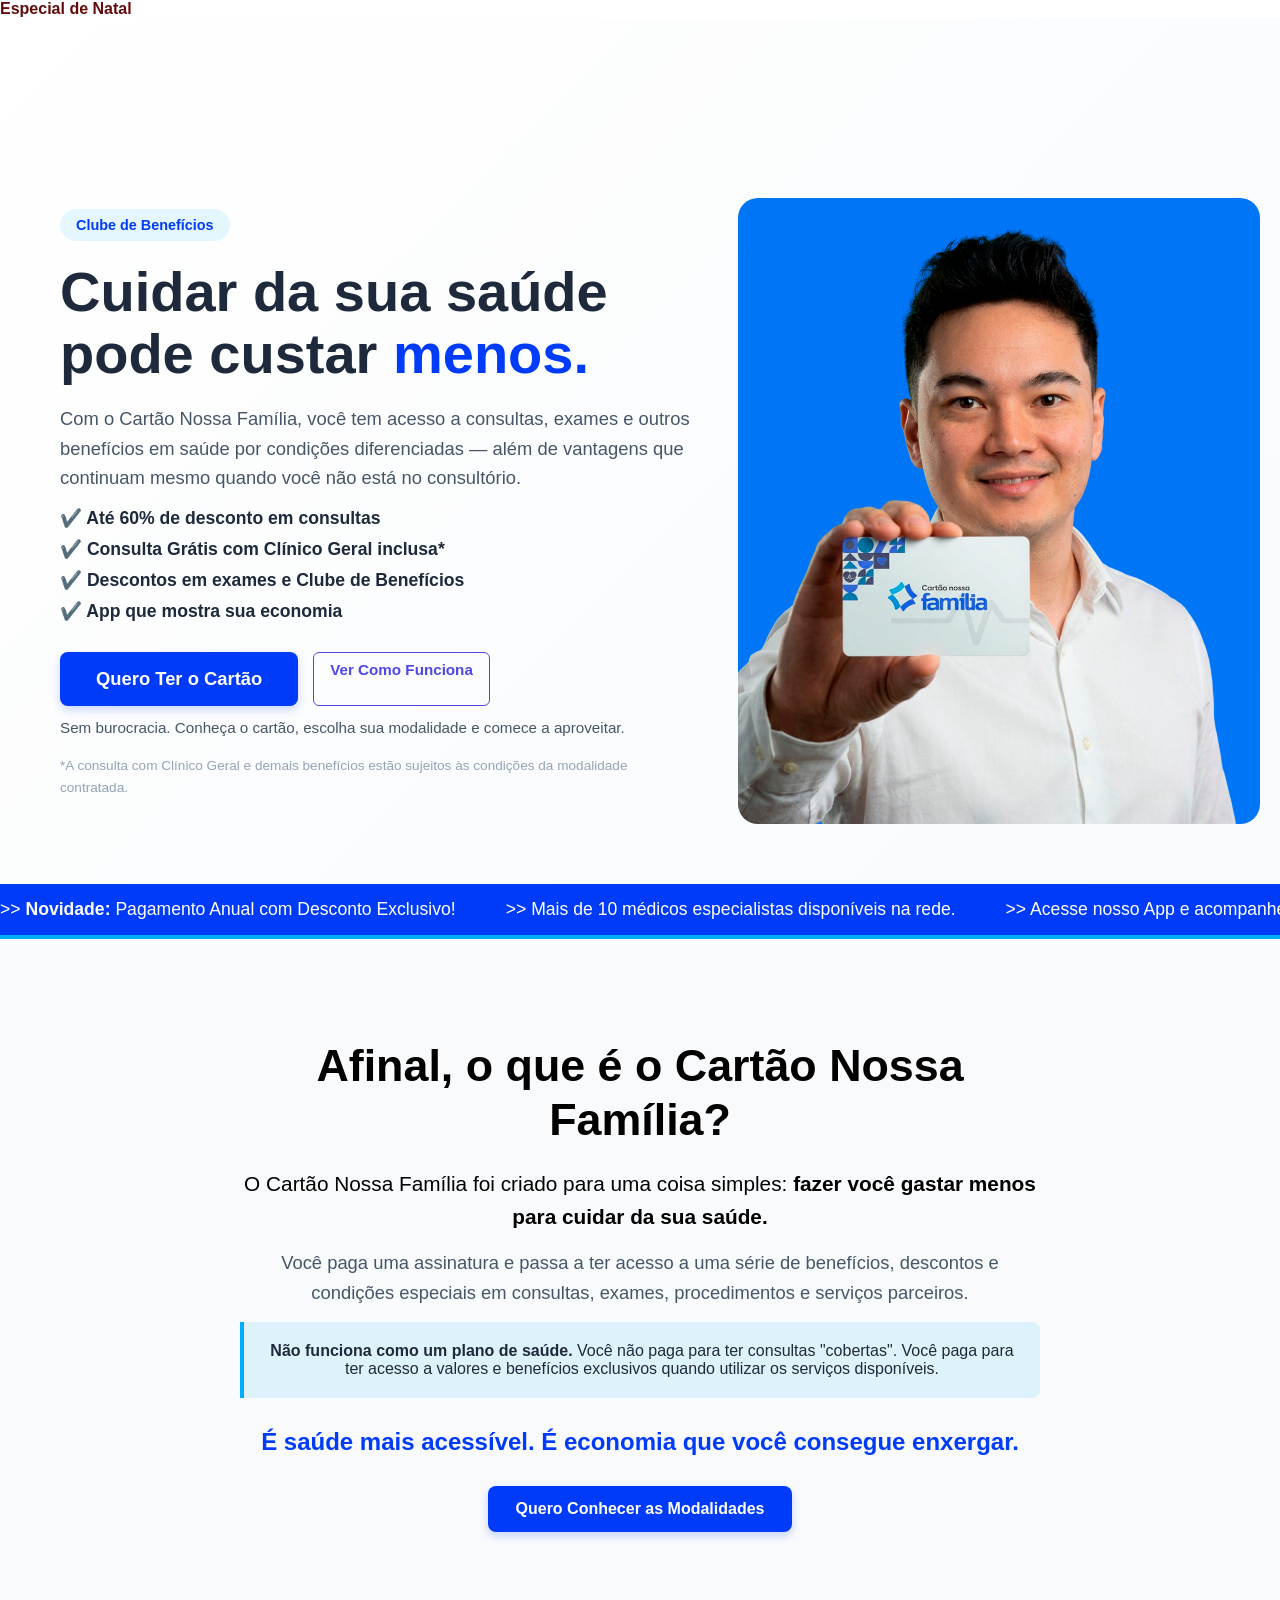
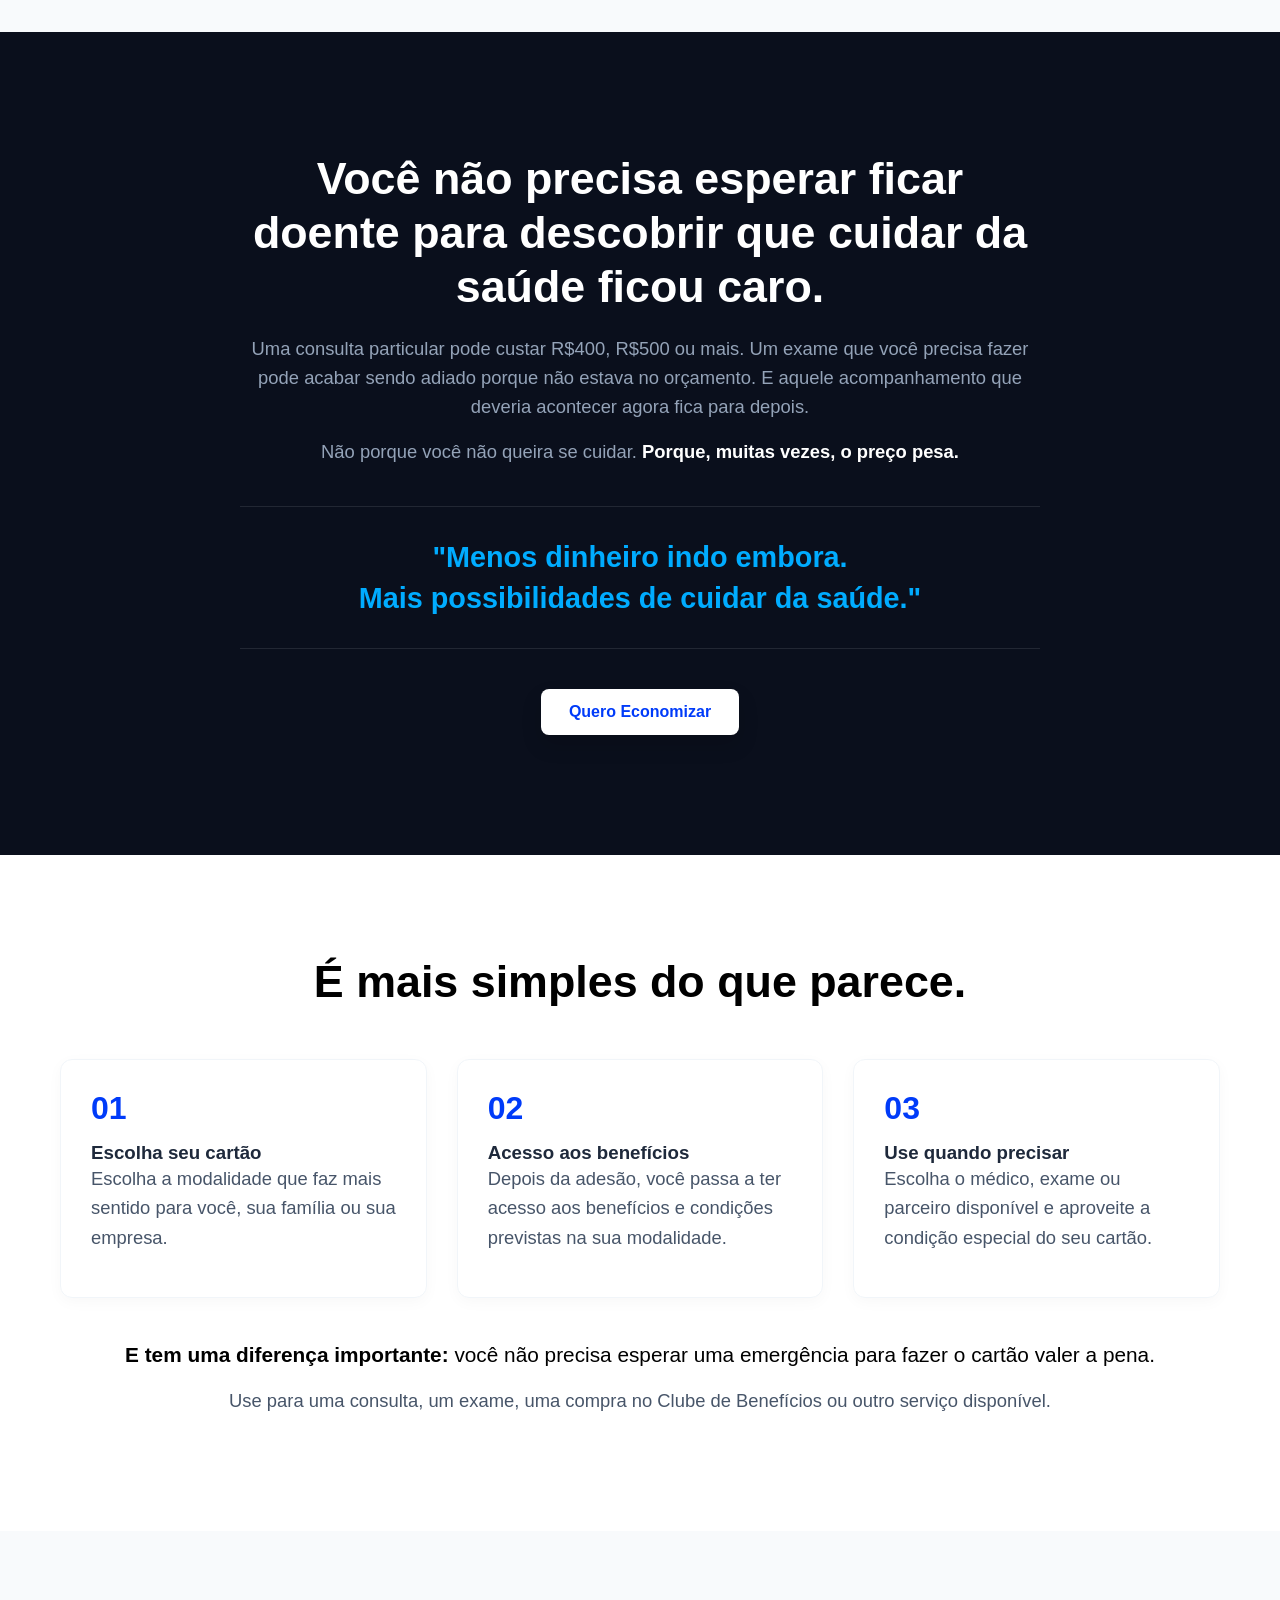
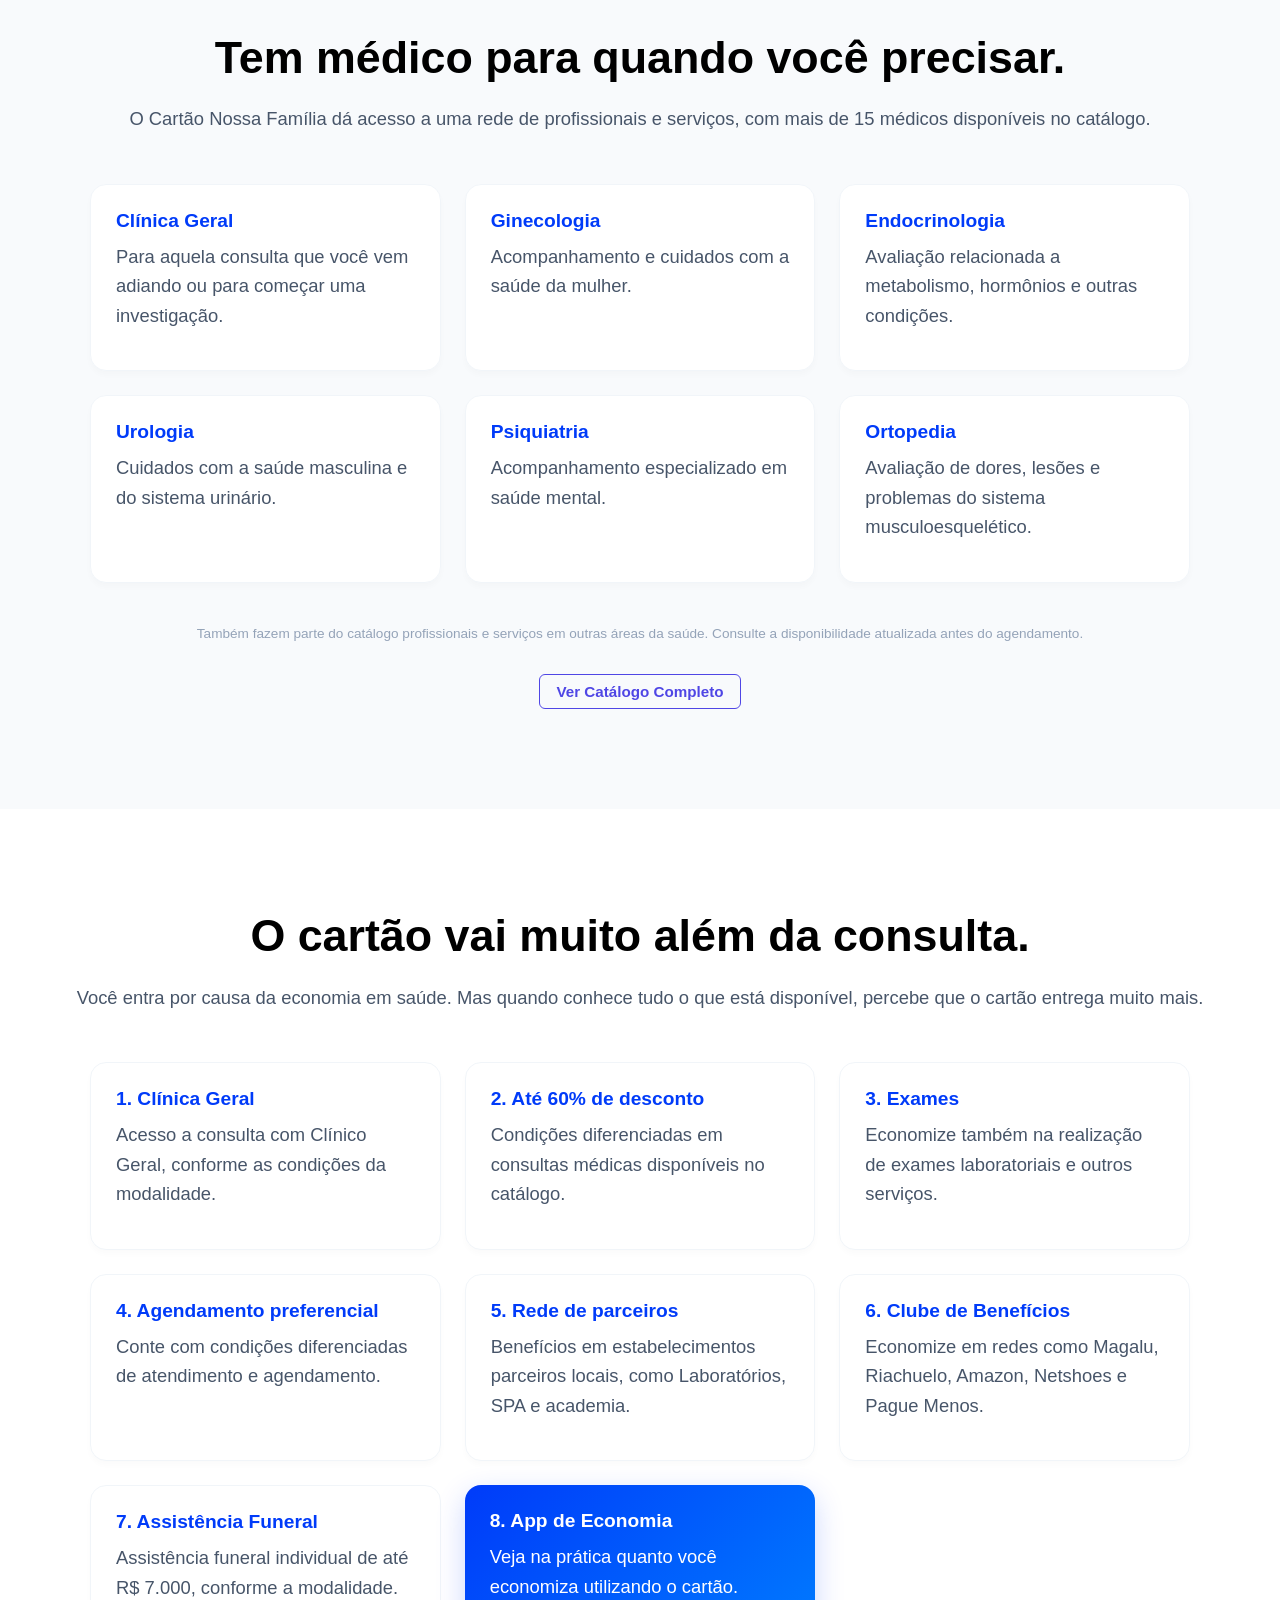
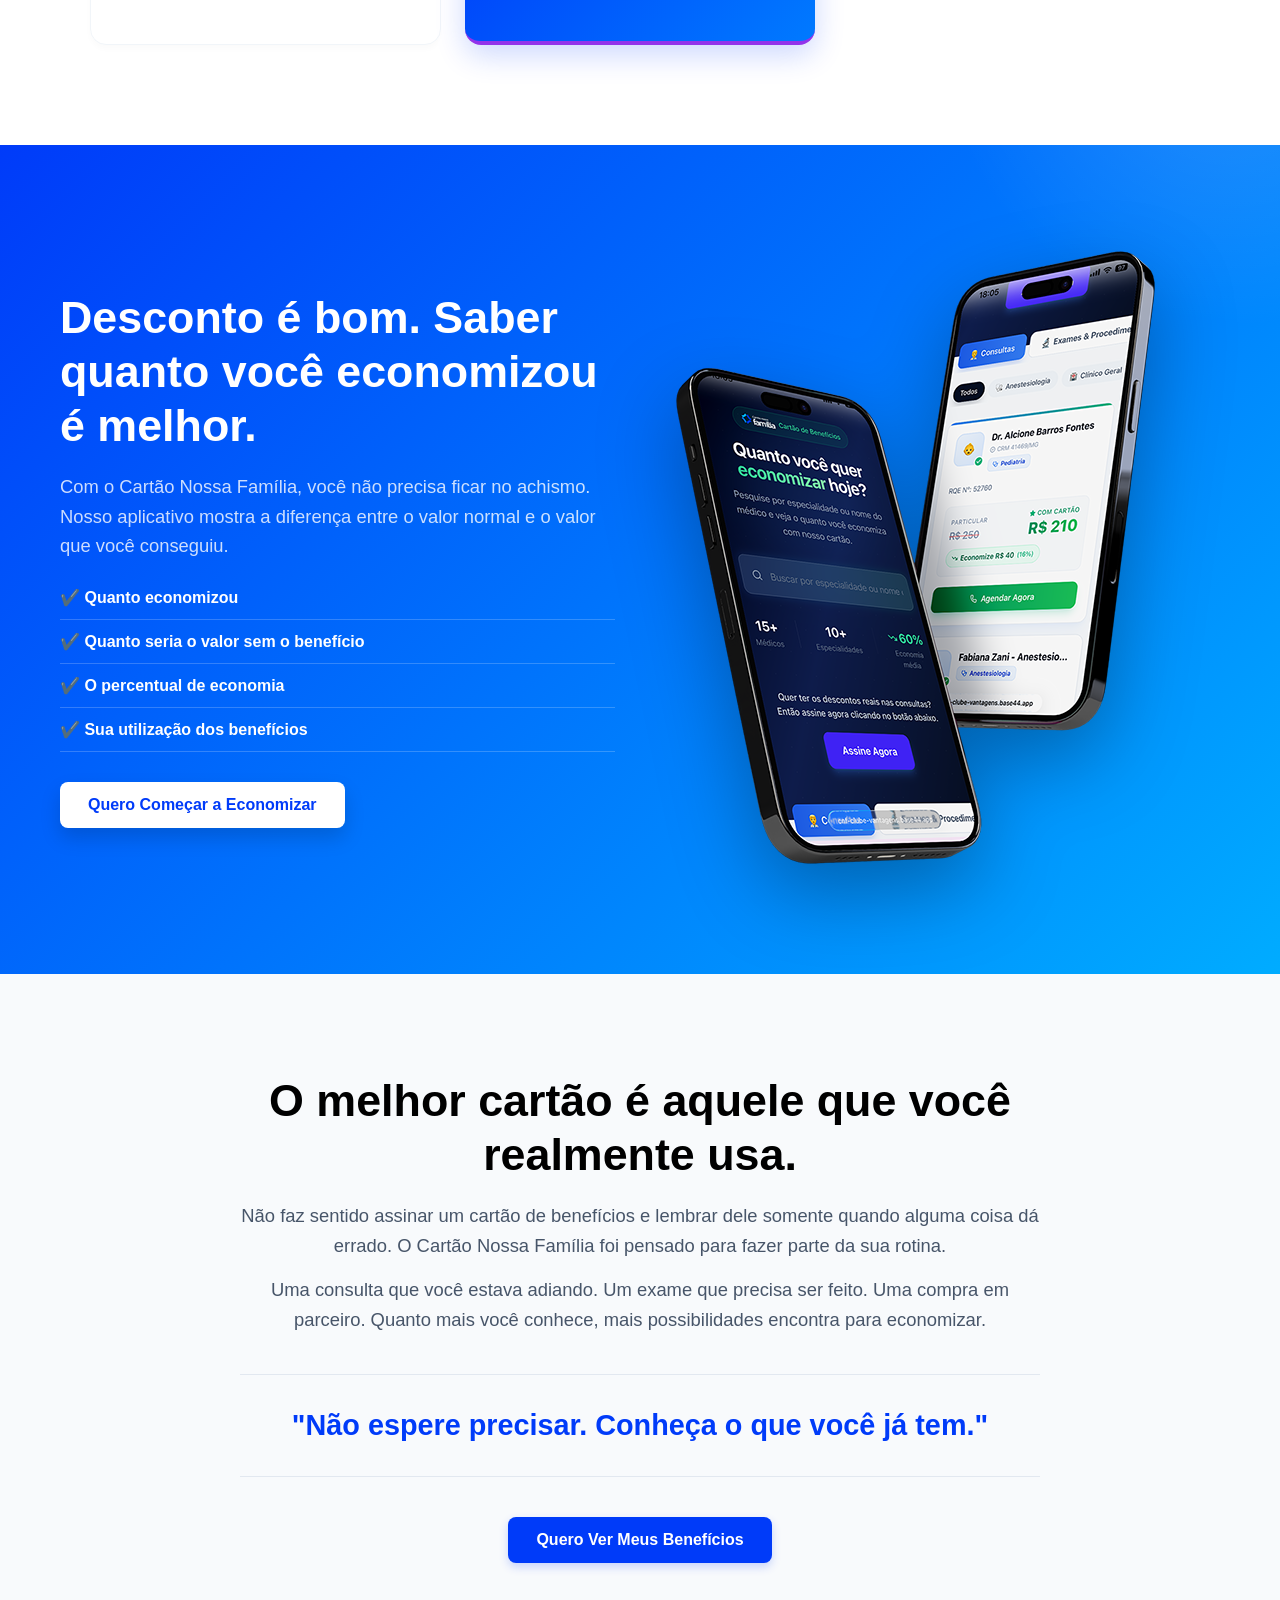
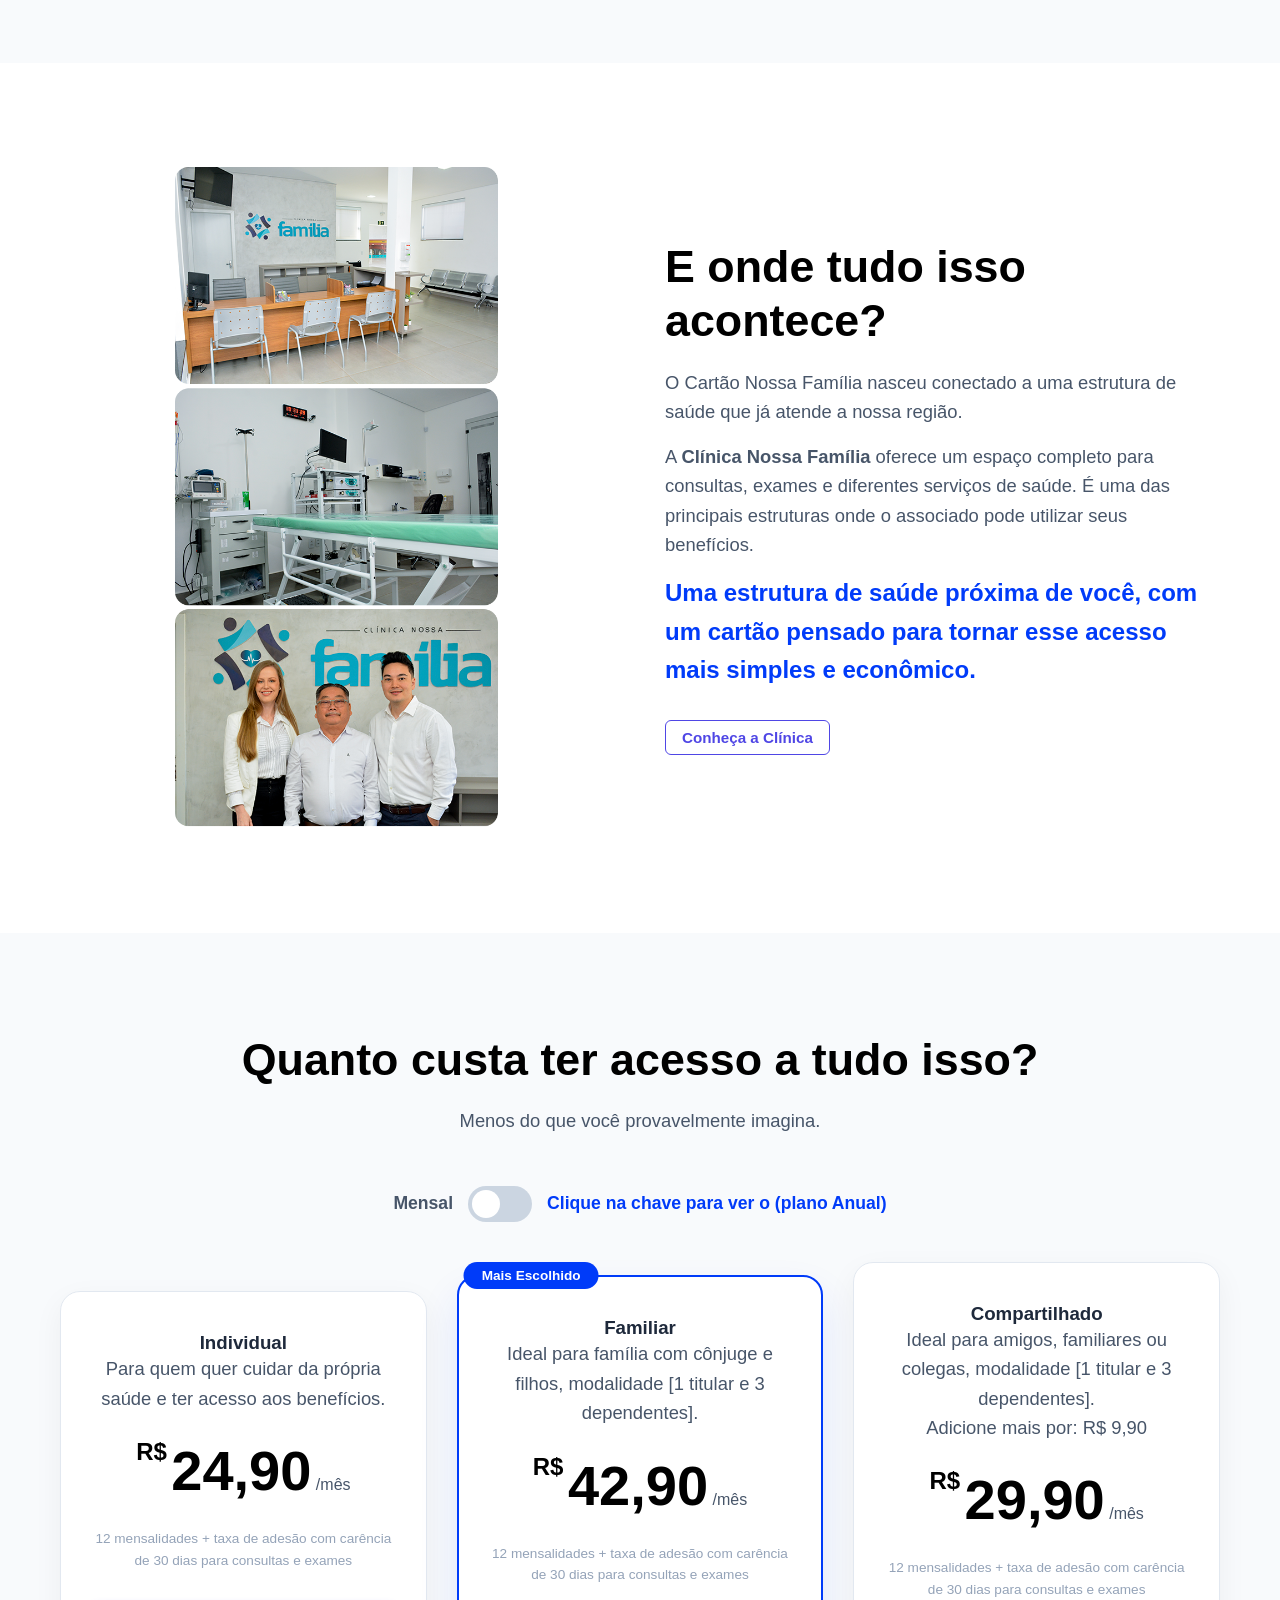
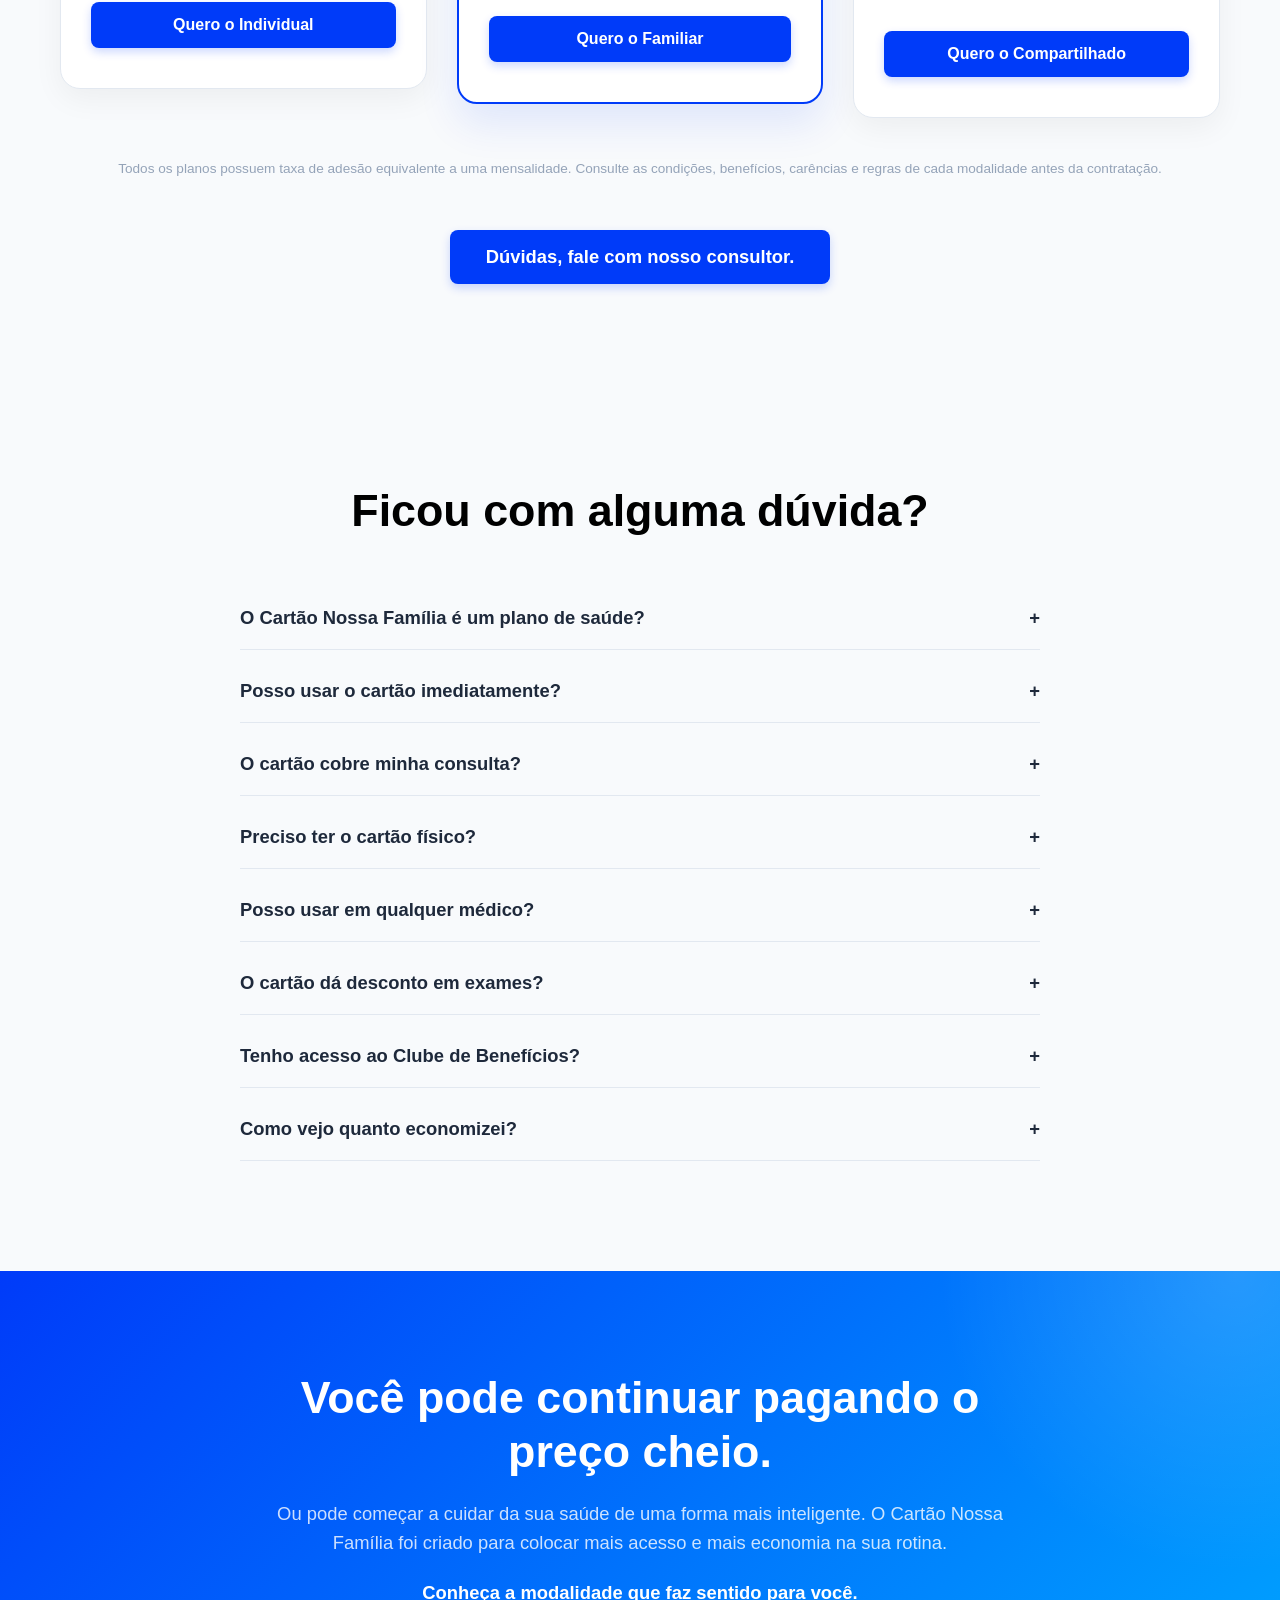
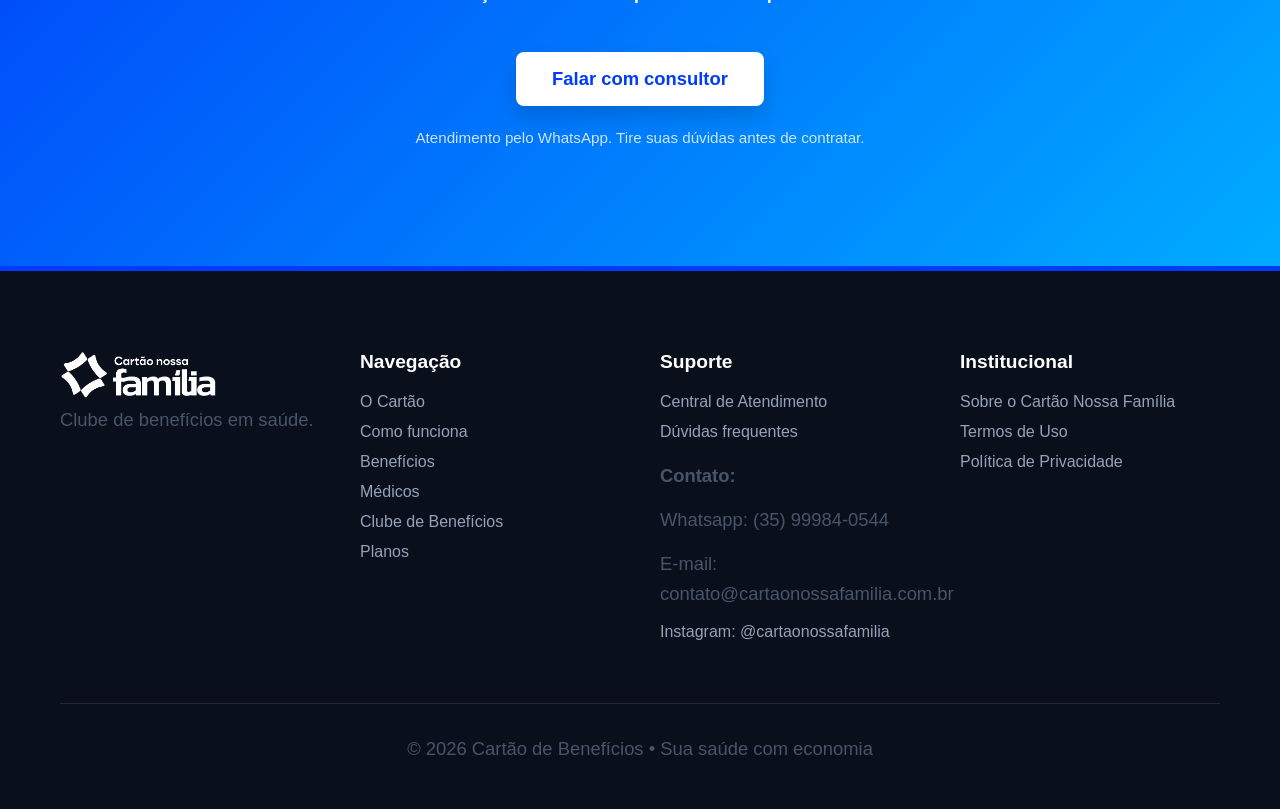
==== commit 85085869: "ocultar hero em desenvolvimento" ====
--- a/index.html
+++ b/index.html
@@ -15,131 +15,52 @@
     >
   </head>
   <body>
-    <!-- HEADER -->
-    <header class="header">
-      <div class="container header-container">
-        <!-- Logo -->
-        <a href="/natal" class="logo">
-          <img src="./assets/images/logo.png" alt="Logo Cartão Nossa Família" />
-        </a>
-
-        <!-- Menu de Navegação -->
-        <nav class="nav-menu" id="nav-menu">
-          <!-- Links de Seção -->
-          <a href="#o-que-e" class="nav-link">O Cartão</a>
-          <a href="#como-funciona" class="nav-link">Como Funciona</a>
-          <a href="#beneficios" class="nav-link">Benefícios</a>
-
-          <!-- Novos Botões de Acesso (Secundários) -->
-          <a
-            href="https://cartaonossafamilia.tenex.com.br/area-cliente/login/"
-            class="btn-outline"
-            >Minhas Faturas</a
-          >
-          <a href="/catalogo/catalogo.html" class="btn-outline"
-            >Área do Associado</a
-          >
-
-          <!-- Botão Principal de Venda -->
-          <a href="#planos" class="btn-primary">Escolher Plano</a>
-        </nav>
-
-        <!-- Botão Mobile (Hambúrguer) -->
-        <button class="menu-toggle" id="menu-toggle">☰</button>
-      </div>
-    </header>
-
-    <!-- SECÇÃO HERO PRINCIPAL -->
-    <section class="hero-oficial">
-      <!-- 1. Carrossel de Banners (Largo e mais curto) -->
-      <div class="hero-carousel">
-        <div class="carousel-track">
-          <!-- Banner 1 -->
-          <div class="slide">
-            <a
-              href="/natal/"
-              target="_blank"
-              rel="noopener"
-              style="display: block"
+    <!-- 01. HERO (Corrigida: Texto na Esquerda, Dr. Jorge na Direita) -->
+    <section class="hero">
+      <div class="container hero-container">
+        <!-- CAIXA DA ESQUERDA (TEXTOS) -->
+        <div class="hero-text" data-aos="fade-right">
+          <span class="badge">Clube de Benefícios</span>
+          <h1>
+            Cuidar da sua saúde pode custar
+            <span class="highlight">menos.</span>
+          </h1>
+          <p>
+            Com o Cartão Nossa Família, você tem acesso a consultas, exames e
+            outros benefícios em saúde por condições diferenciadas — além de
+            vantagens que continuam mesmo quando você não está no consultório.
+          </p>
+
+          <ul class="hero-bullets">
+            <li>✔️ Até 60% de desconto em consultas</li>
+            <li>✔️ Consulta Grátis com Clínico Geral inclusa*</li>
+            <li>✔️ Descontos em exames e Clube de Benefícios</li>
+            <li>✔️ App que mostra sua economia</li>
+          </ul>
+
+          <div class="hero-actions">
+            <a href="#planos" class="btn-primary large">Quero Ter o Cartão</a>
+            <a href="#como-funciona" class="btn-outline large"
+              >Ver Como Funciona</a
             >
-              <picture>
-                <source
-                  media="(max-width: 768px)"
-                  srcset="assets/images/banner-mobile-1.jpg"
-                />
-                <img
-                  src="assets/images/banner-desktop-1.jpg"
-                  alt="Especial de Natal - Ação Premiada"
-                />
-              </picture>
-            </a>
-          </div>
-          <!-- Banner 2 -->
-          <div class="slide">
-    <a href="/natal/" target="_blank" rel="noopener" style="display: block;">
-        <picture>
-            <source media="(max-width: 768px)" srcset="assets/images/banner-mobile-1.jpg">
-            <img src="assets/images/banner-desktop-1.jpg" alt="Especial de Natal - Ação Premiada">
-        </picture>
-    </a>
-</div>
-
-        <!-- Controlos do Carrossel -->
-        <button class="carousel-btn btn-prev">
-          <i class="ph ph-caret-left"></i>
-        </button>
-        <button class="carousel-btn btn-next">
-          <i class="ph ph-caret-right"></i>
-        </button>
-
-        <div class="carousel-dots">
-          <span class="dot active"></span>
-          <span class="dot"></span>
-        </div>
-      </div>
-
-      <!-- 2. Cards de Acesso Rápido (Sobrepondo o banner) -->
-      <div class="hero-quick-cards">
-        <div class="container quick-cards-grid">
-          <a href="paginas/beneficios.html#saude" class="quick-card">
-            <div class="quick-card-icon icon-consultas">
-              <i class="ph ph-stethoscope"></i>
-            </div>
-            <div class="quick-card-content">
-              <h3>Saúde</h3>
-              <p>Consultas e exames com valores reduzidos.</p>
-            </div>
-          </a>
-
-          <a href="#clinicas" class="quick-card">
-            <div class="quick-card-icon icon-clinicas">
-              <i class="ph ph-first-aid"></i>
-            </div>
-            <div class="quick-card-content">
-              <h3>Clínicas</h3>
-              <p>Encontre a unidade mais próxima.</p>
-            </div>
-          </a>
-
-          <a href="paginas/beneficios.html#parceiros" class="quick-card">
-            <div class="quick-card-icon icon-parceiros">
-              <i class="ph ph-shopping-bag"></i>
-            </div>
-            <div class="quick-card-content">
-              <h3>Parceiros</h3>
-              <p>Descontos no comércio local.</p>
-            </div>
-          </a>
-
-          <a href="/portal/" class="quick-card highlight-card">
-            <div class="quick-card-icon icon-app">
-              <i class="ph ph-device-mobile"></i>
-            </div>
-            <div class="quick-card-content">
-              <h3>Área do Associado</h3>
-              <p>Acesse sua carteirinha digital.</p>
-            </div>
-          </a>
+          </div>
+          <p class="microcopy">
+            Sem burocracia. Conheça o cartão, escolha sua modalidade e comece a
+            aproveitar.
+          </p>
+          <p class="nota-rodape">
+            *A consulta com Clínico Geral e demais benefícios estão sujeitos às
+            condições da modalidade contratada.
+          </p>
+        </div>
+
+        <!-- CAIXA DA DIREITA (IMAGEM DO DR. JORGE) -->
+        <div class="hero-image" data-aos="fade-left" data-aos-delay="200">
+          <!-- Coloque a foto do Dr. Jorge aqui -->
+          <img
+            src="./assets/images/dr-jorge.png"
+            alt="Dr. Jorge - Garoto Propaganda Cartão Nossa Família"
+          />
         </div>
       </div>
     </section>
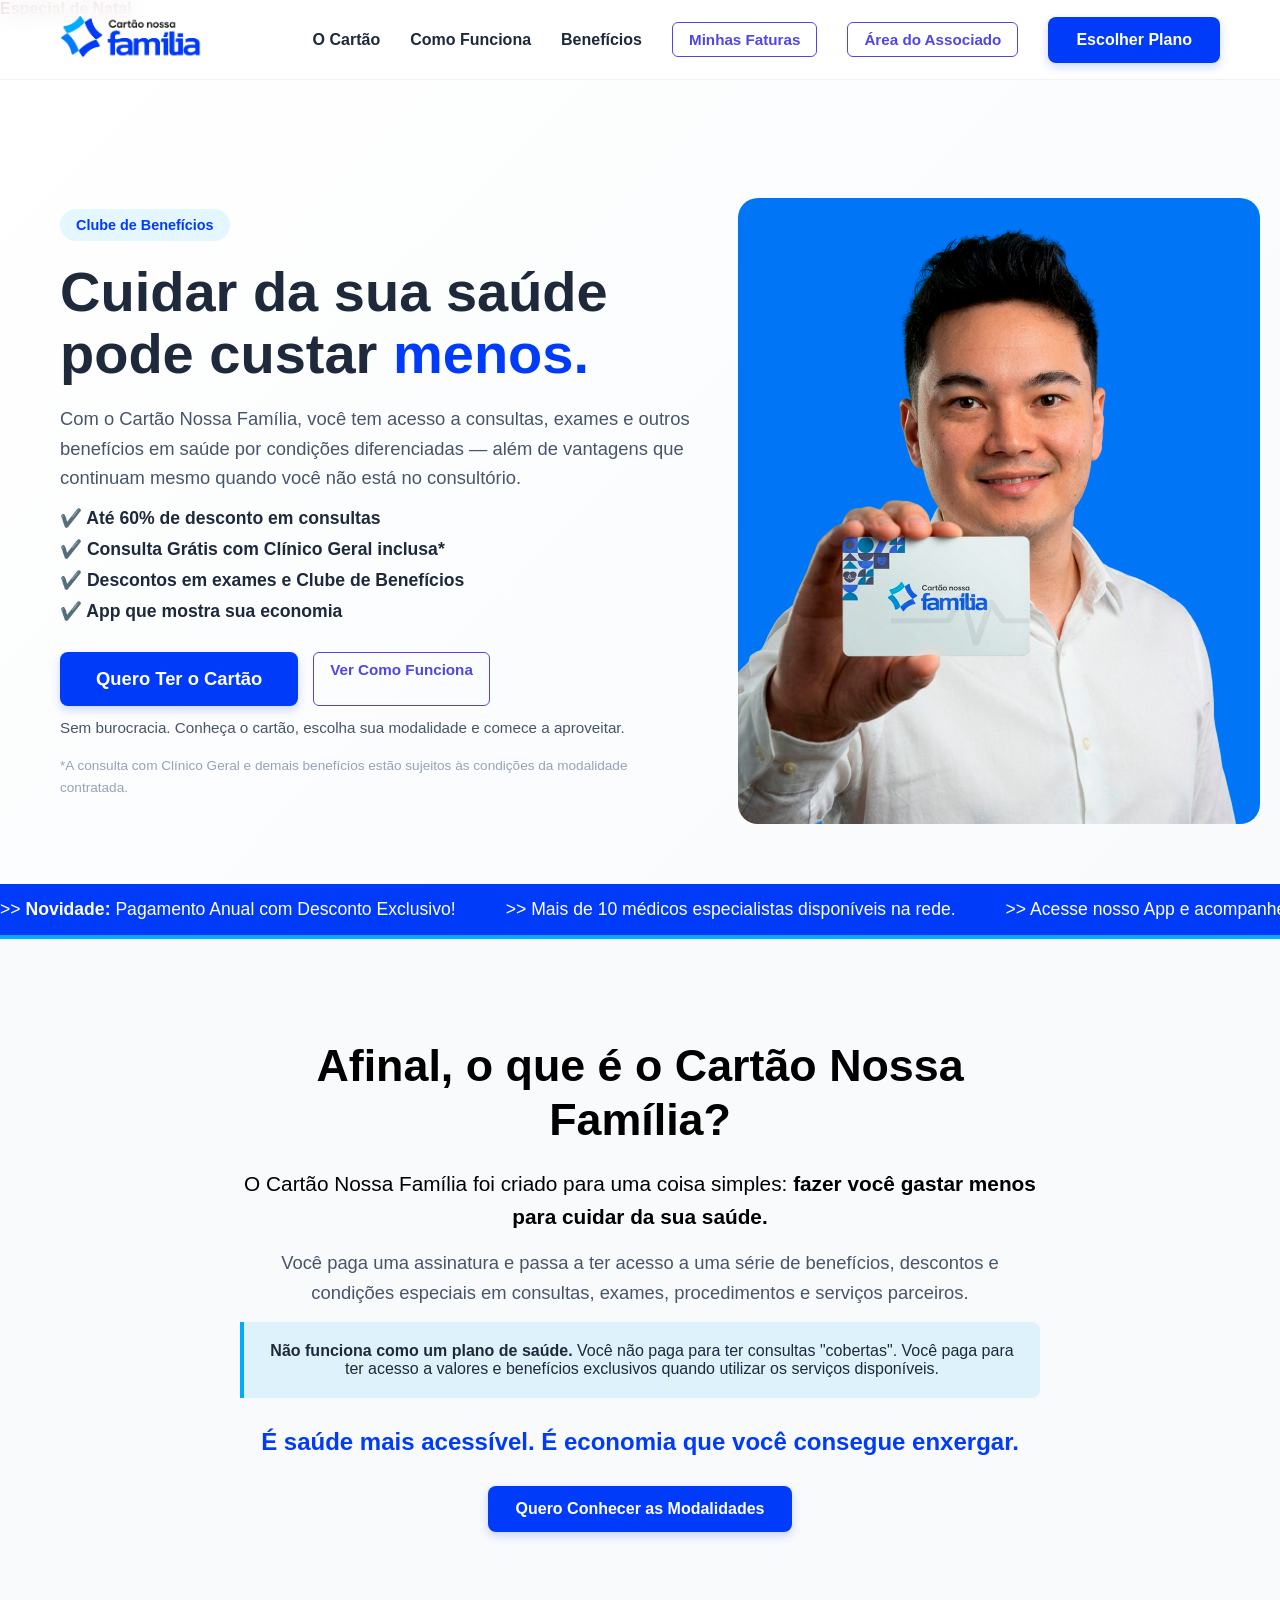
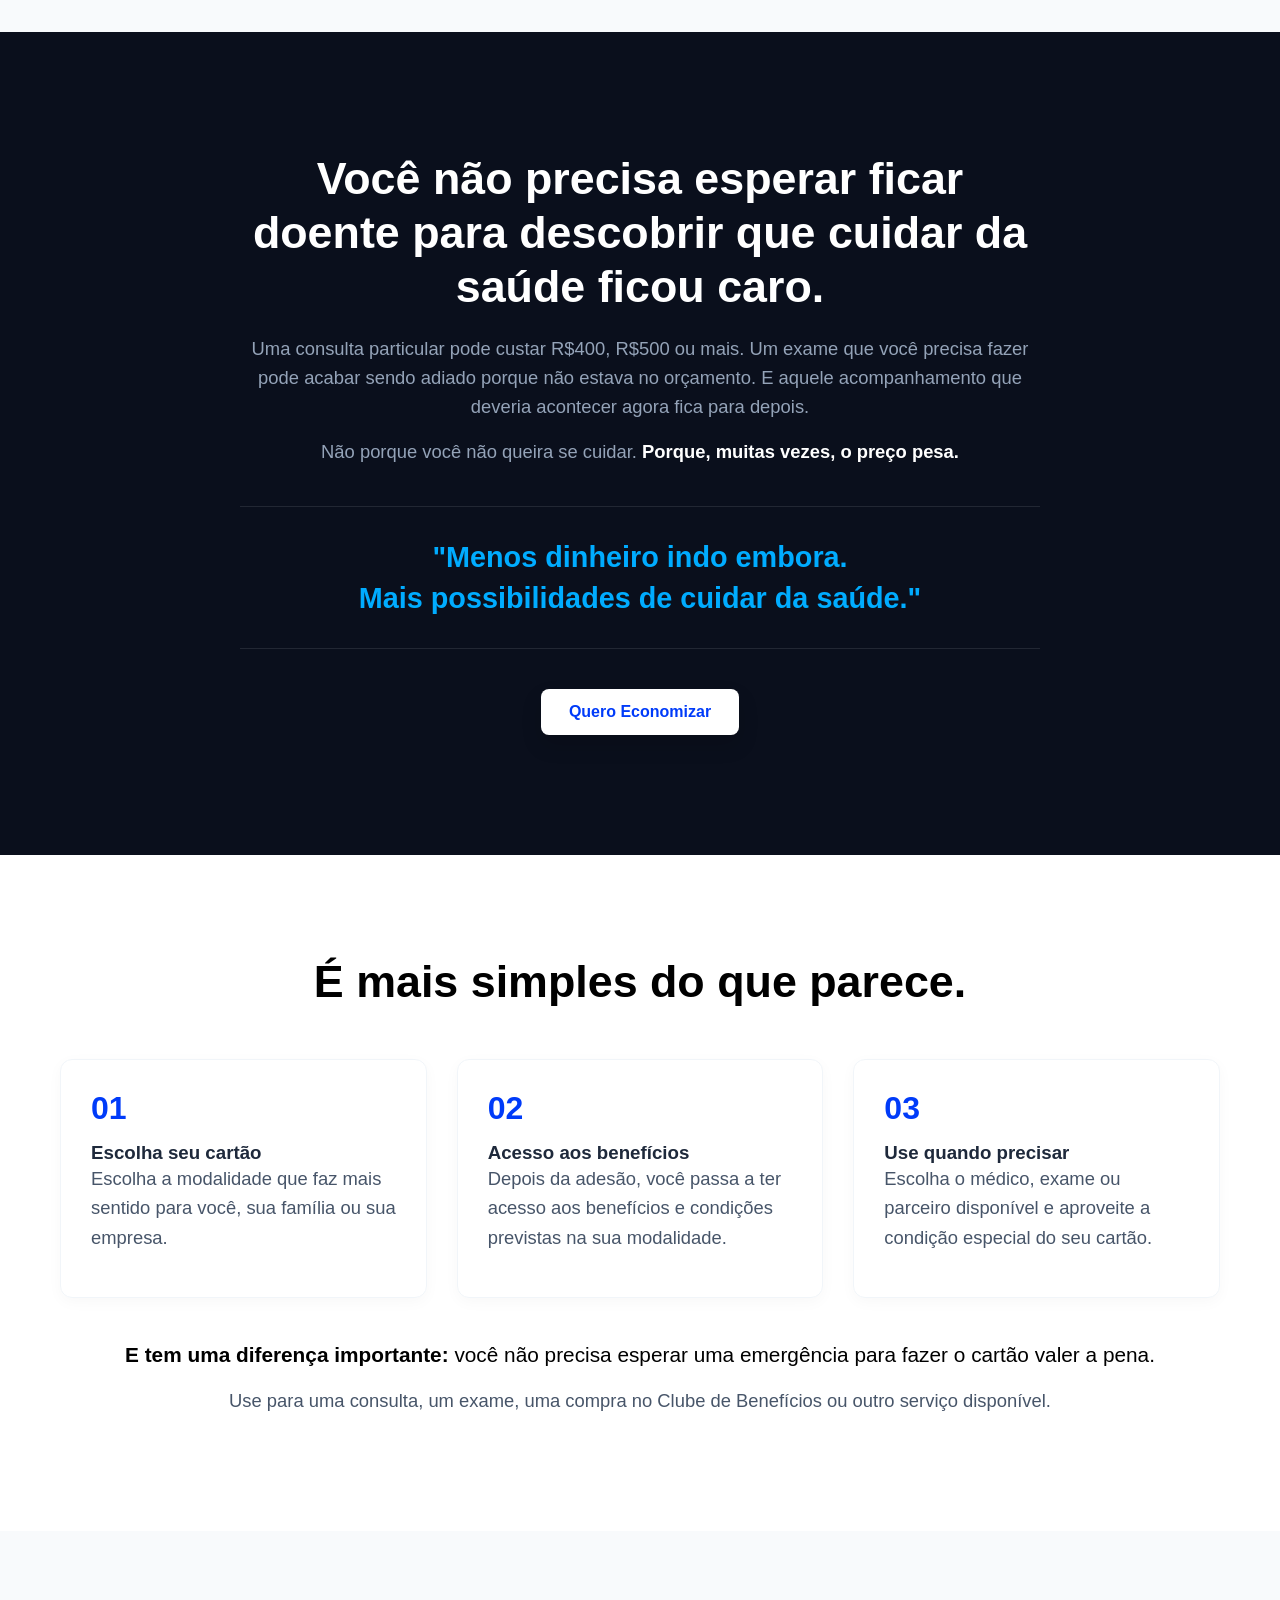
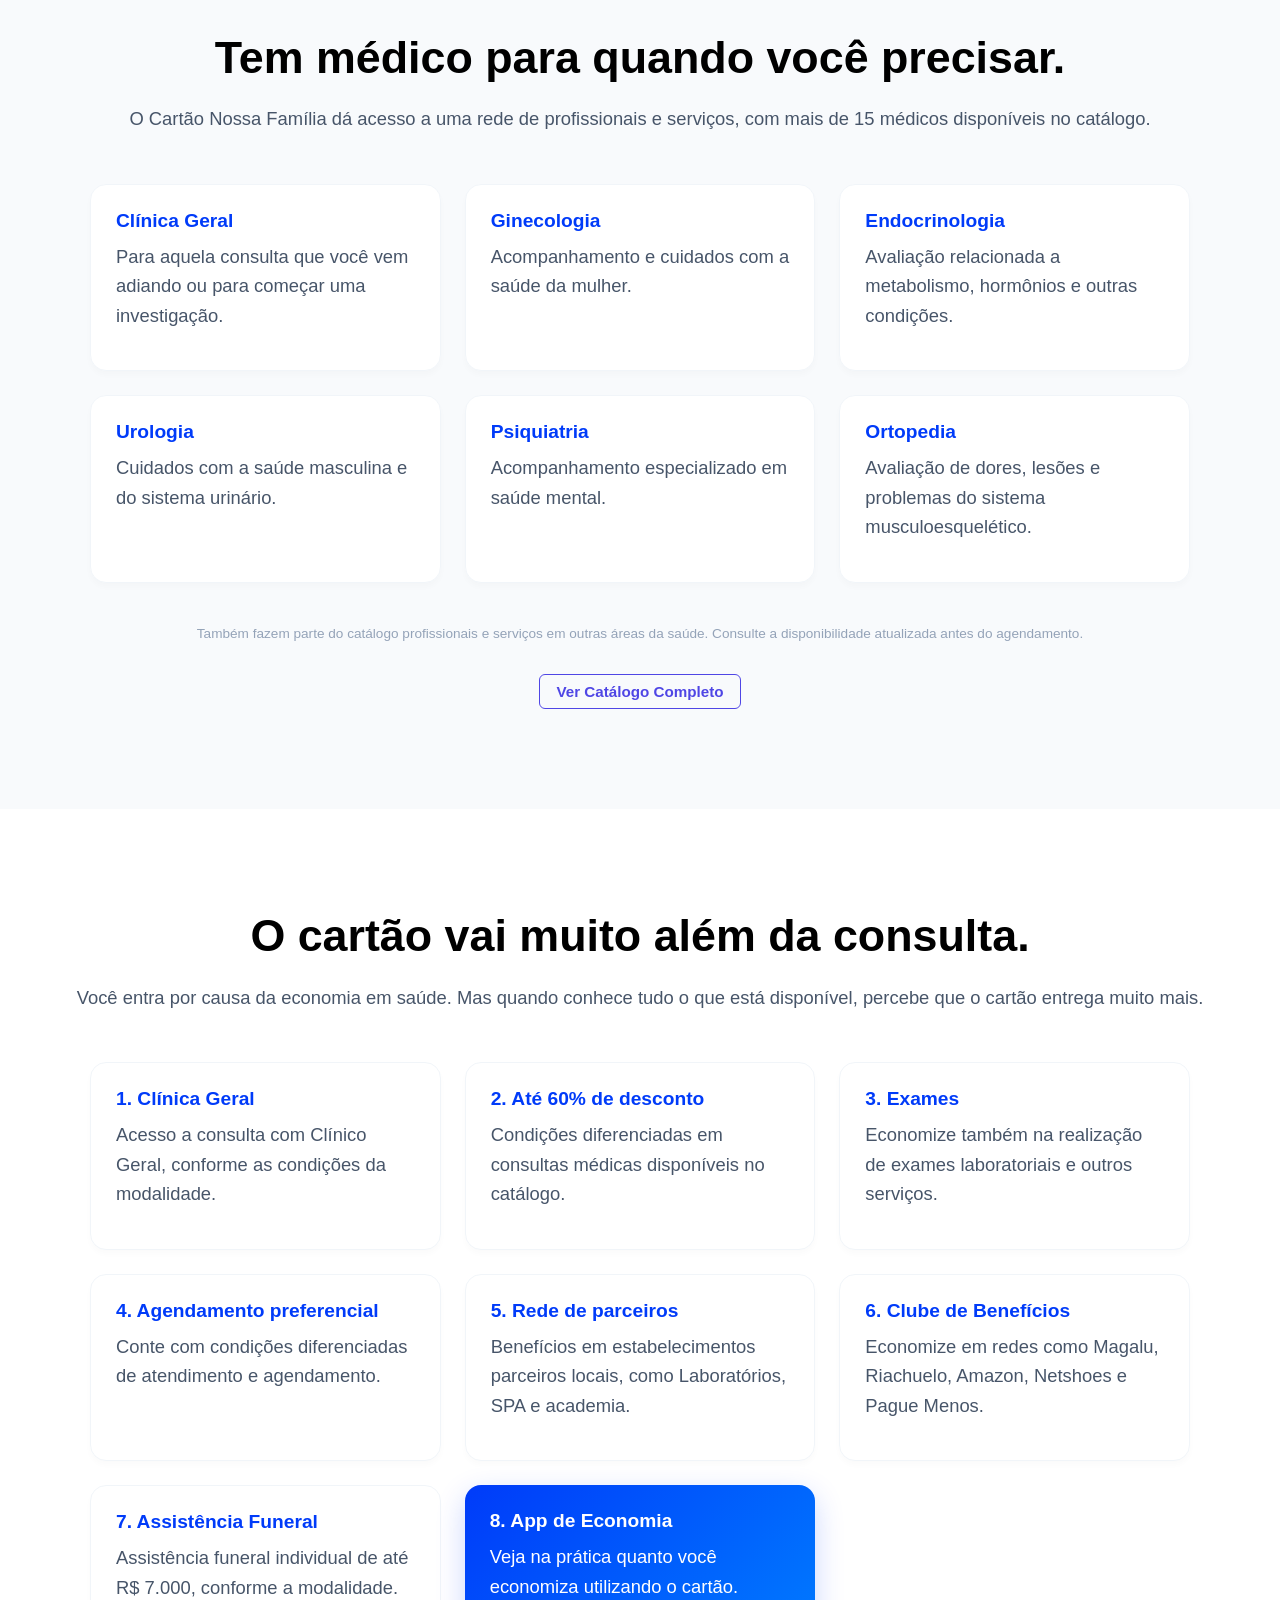
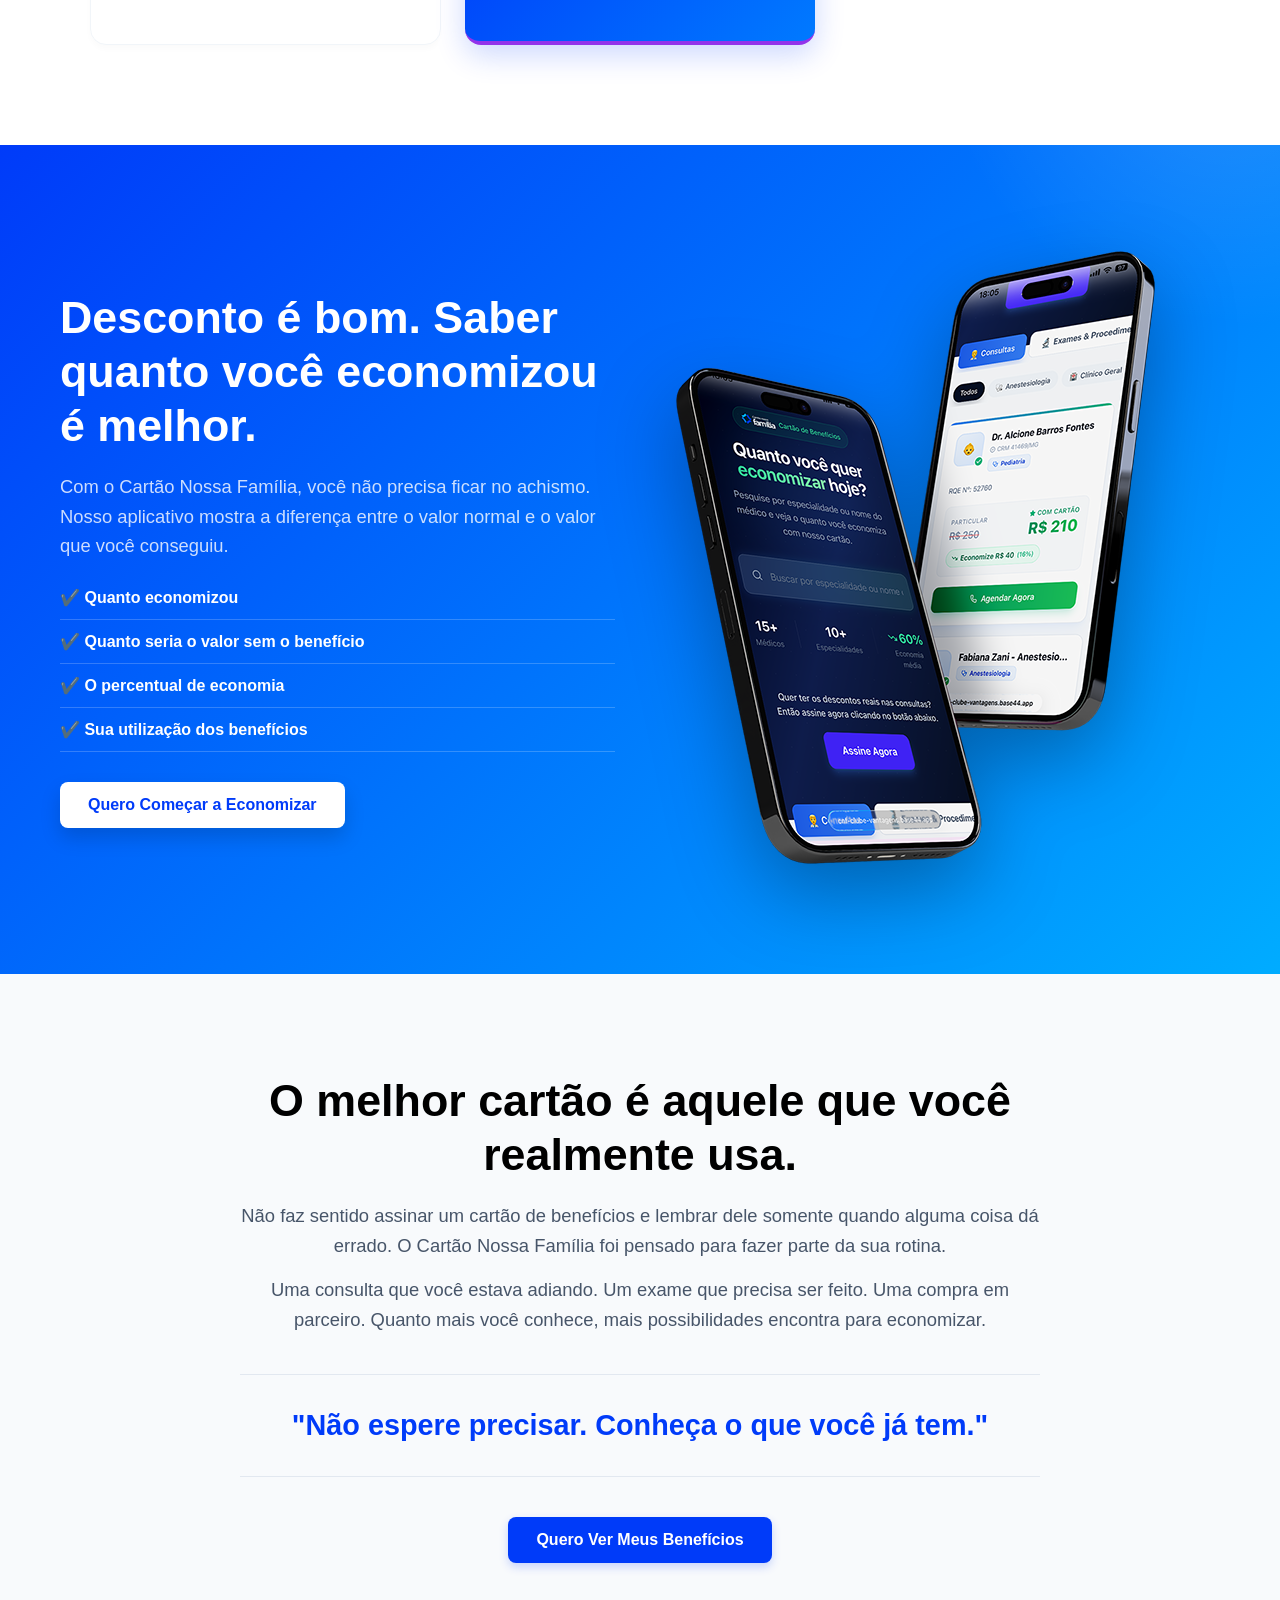
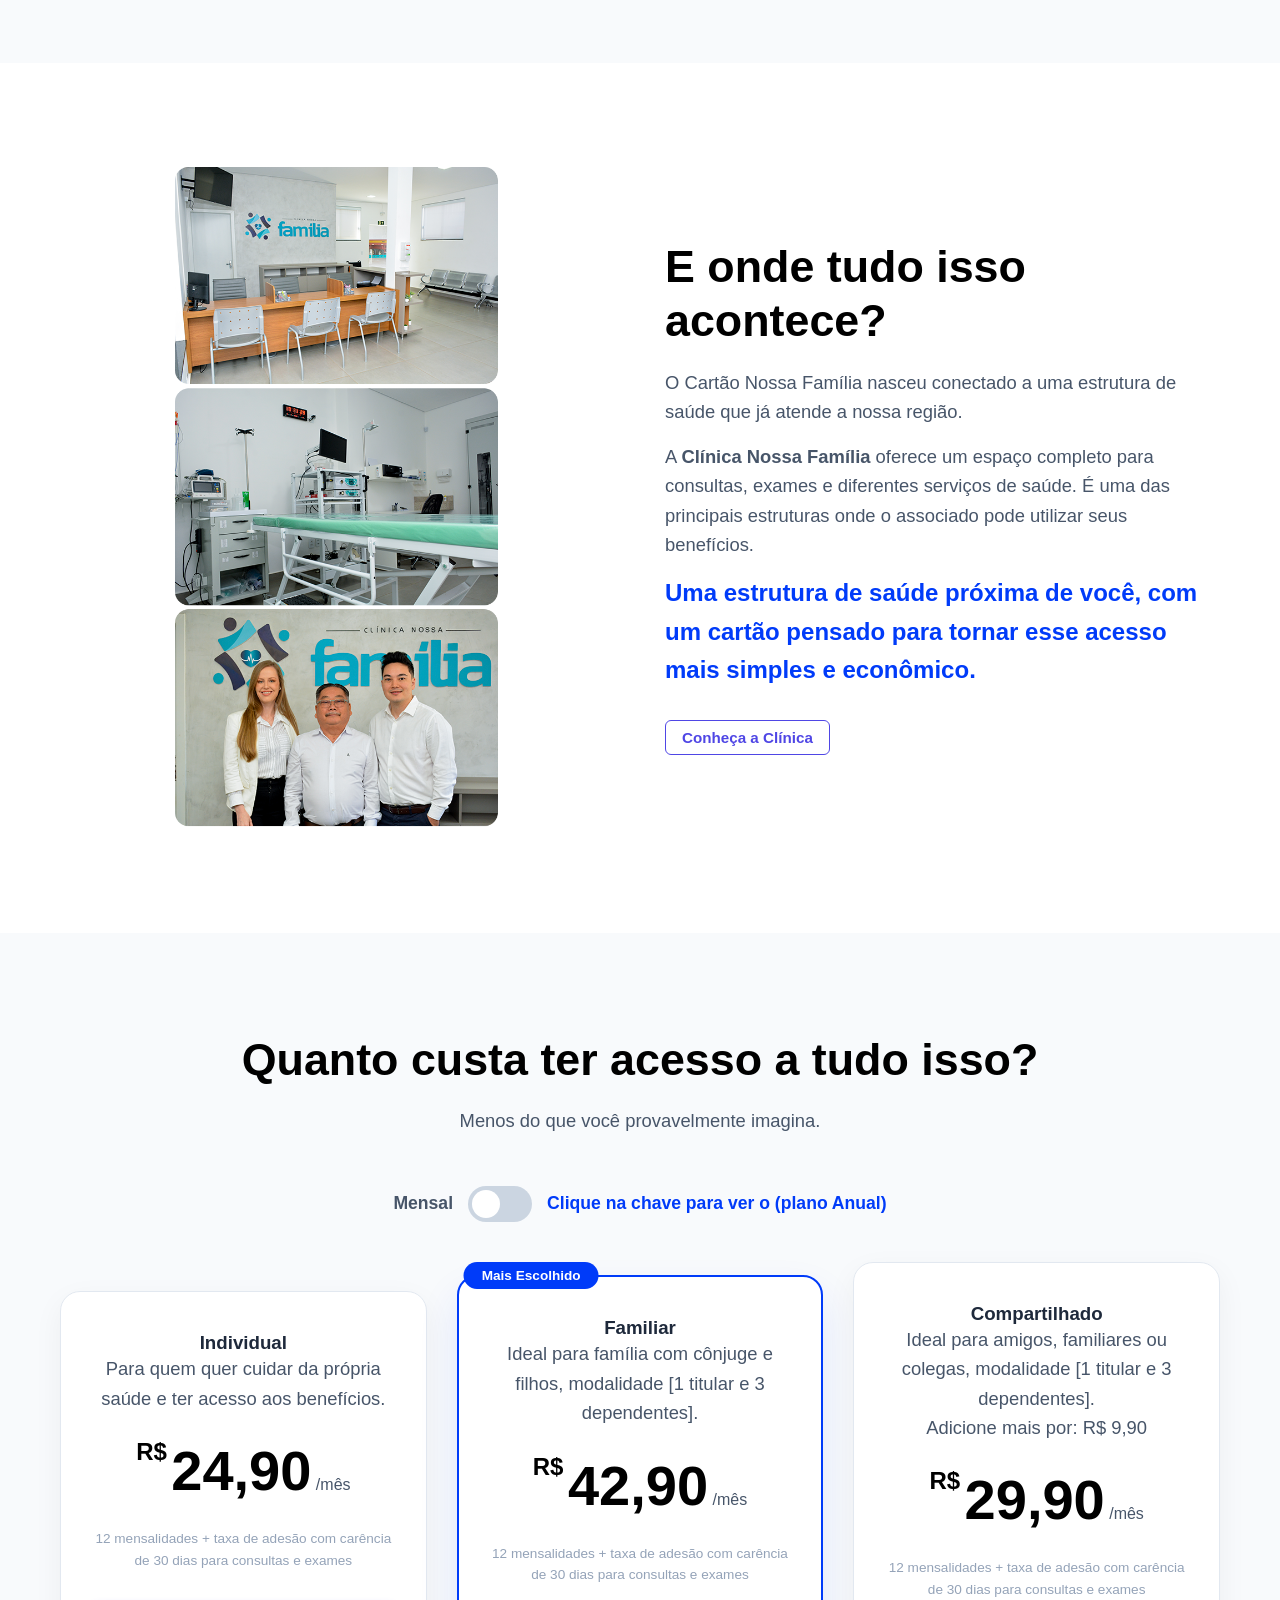
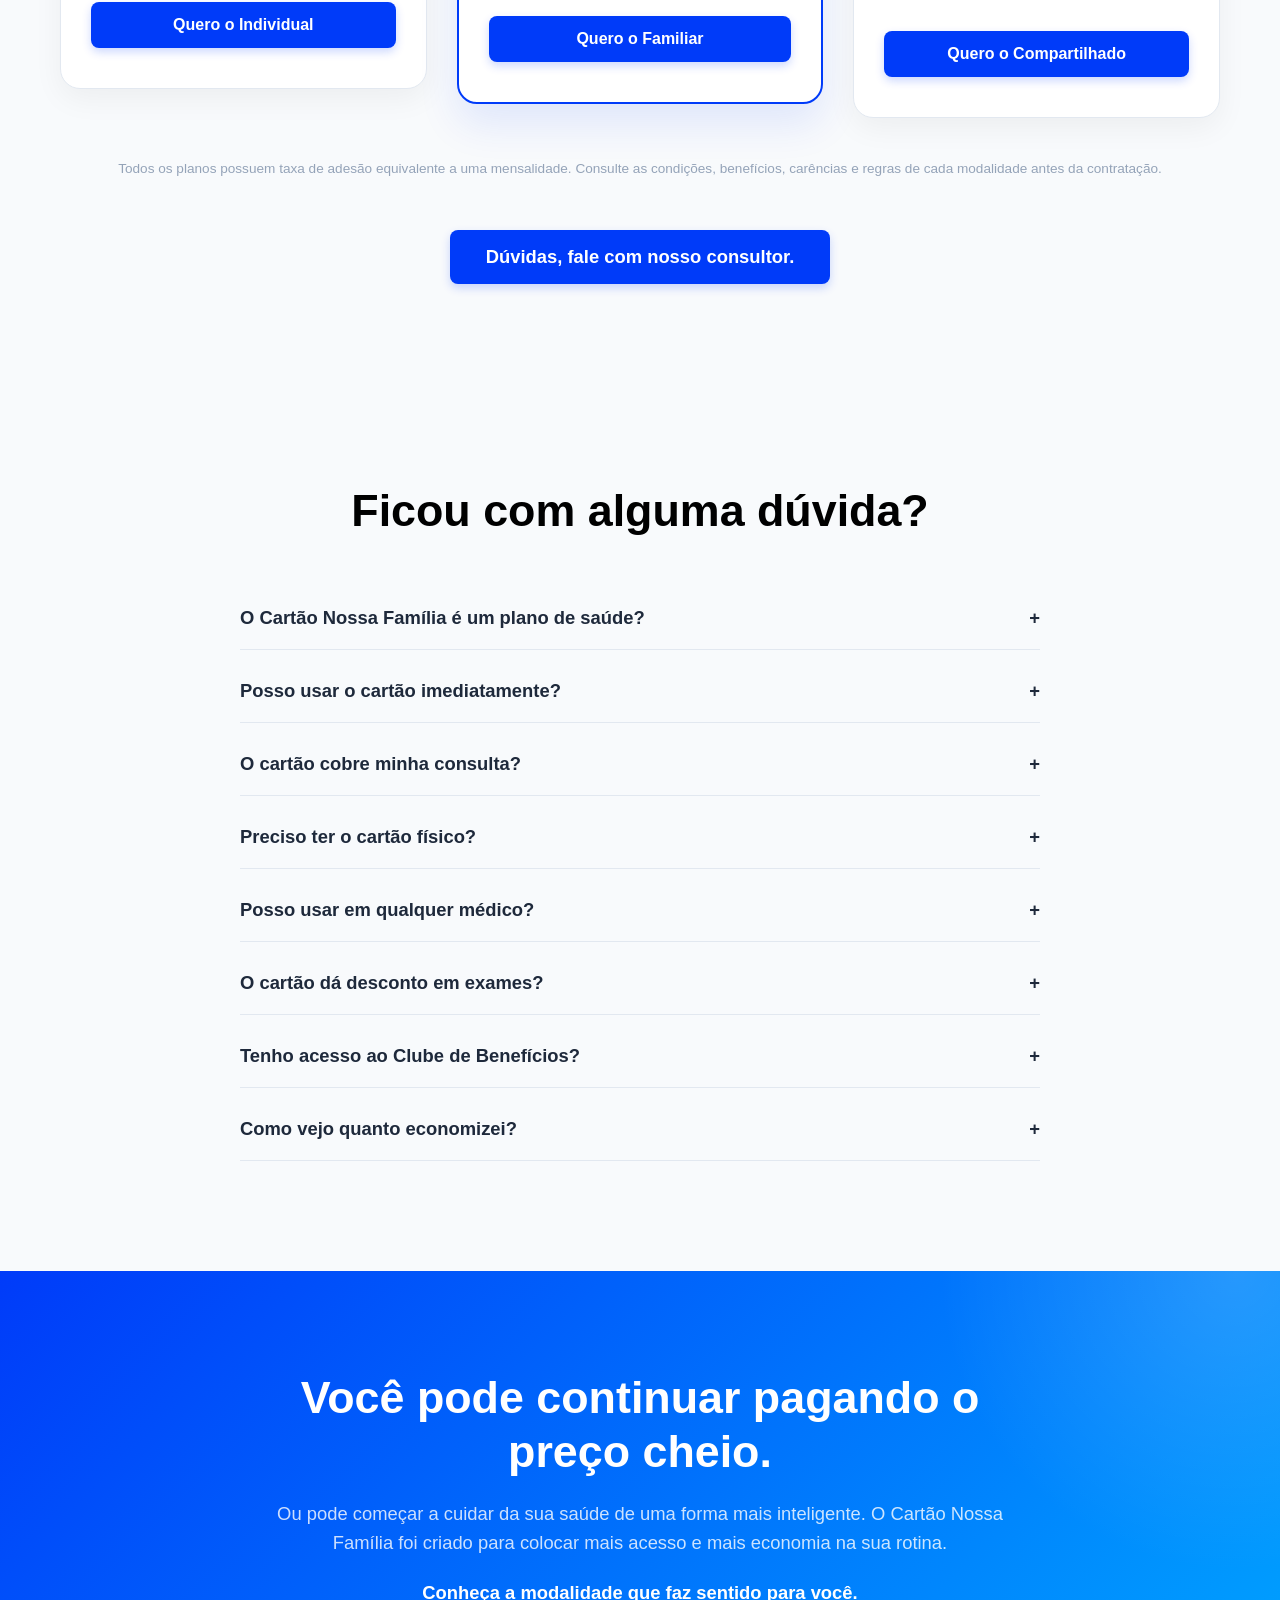
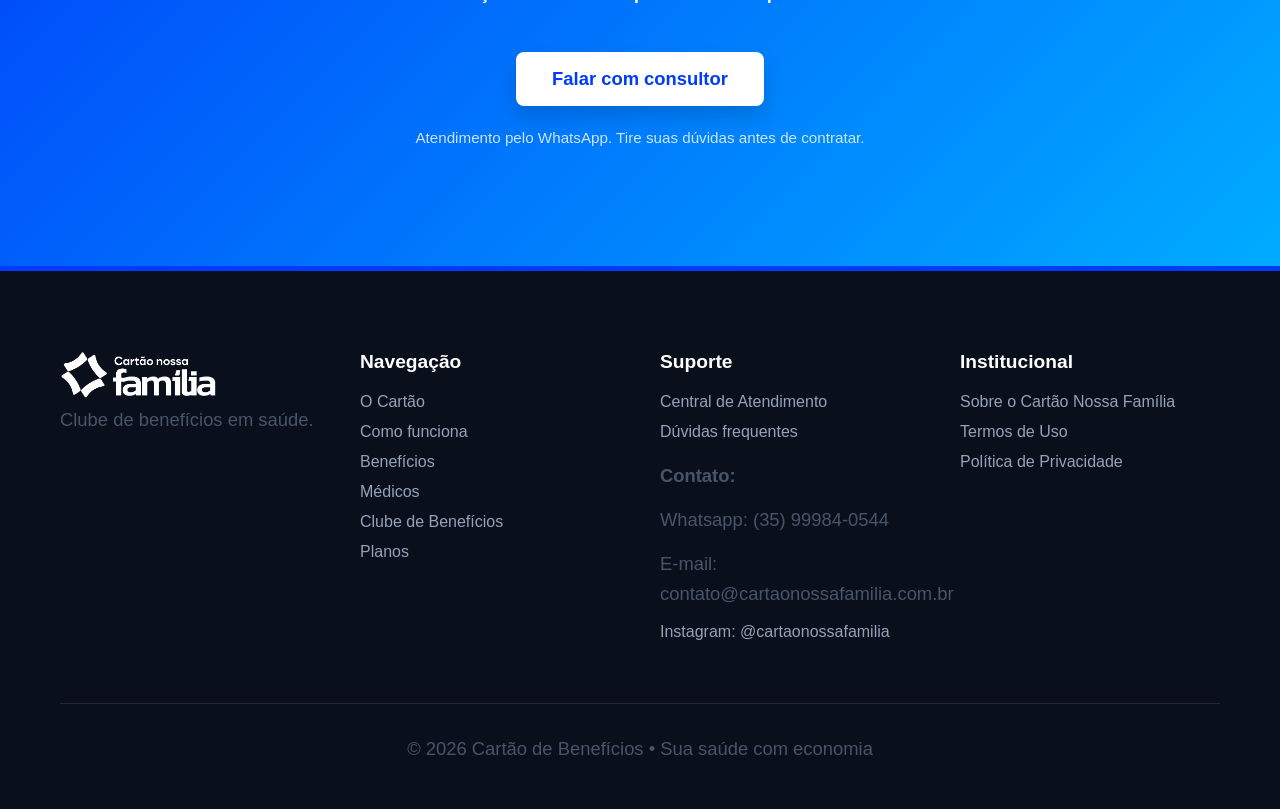
==== commit 284f5b57: "Restruturação do cabeçado" ====
--- a/index.html
+++ b/index.html
@@ -15,6 +15,40 @@
     >
   </head>
   <body>
+    <!-- HEADER 2  -->
+    <header class="header">
+      <div class="container header-container">
+        <!-- Logo -->
+        <a href="/natal" class="logo">
+          <img src="./assets/images/logo.png" alt="Logo Cartão Nossa Família" />
+        </a>
+
+        <!-- Menu de Navegação -->
+        <nav class="nav-menu" id="nav-menu">
+          <!-- Links de Seção -->
+          <a href="#o-que-e" class="nav-link">O Cartão</a>
+          <a href="#como-funciona" class="nav-link">Como Funciona</a>
+          <a href="#beneficios" class="nav-link">Benefícios</a>
+
+          <!-- Novos Botões de Acesso (Secundários) -->
+          <a
+            href="https://cartaonossafamilia.tenex.com.br/area-cliente/login/"
+            class="btn-outline"
+            >Minhas Faturas</a
+          >
+          <a href="/catalogo/catalogo.html" class="btn-outline"
+            >Área do Associado</a
+          >
+
+          <!-- Botão Principal de Venda -->
+          <a href="#planos" class="btn-primary">Escolher Plano</a>
+        </nav>
+
+        <!-- Botão Mobile (Hambúrguer) -->
+        <button class="menu-toggle" id="menu-toggle">☰</button>
+      </div>
+    </header>
+
     <!-- 01. HERO (Corrigida: Texto na Esquerda, Dr. Jorge na Direita) -->
     <section class="hero">
       <div class="container hero-container">
